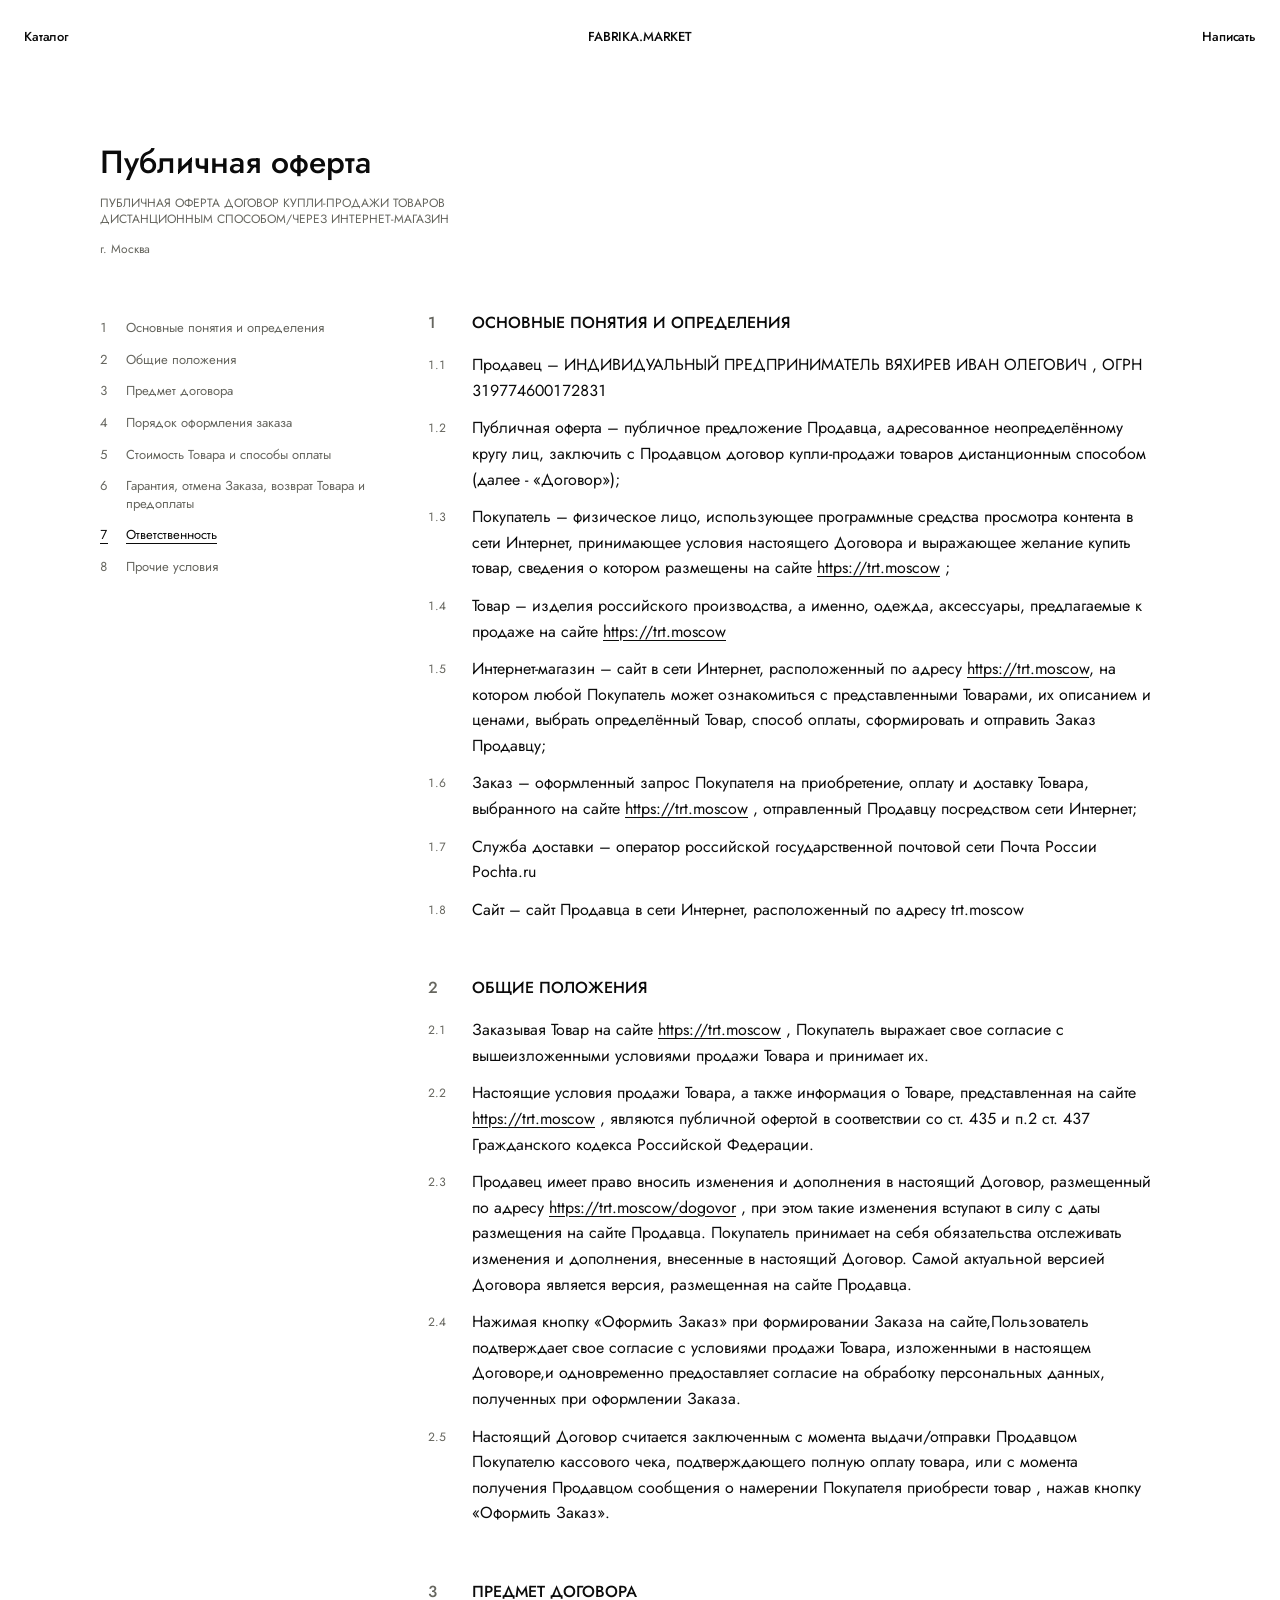
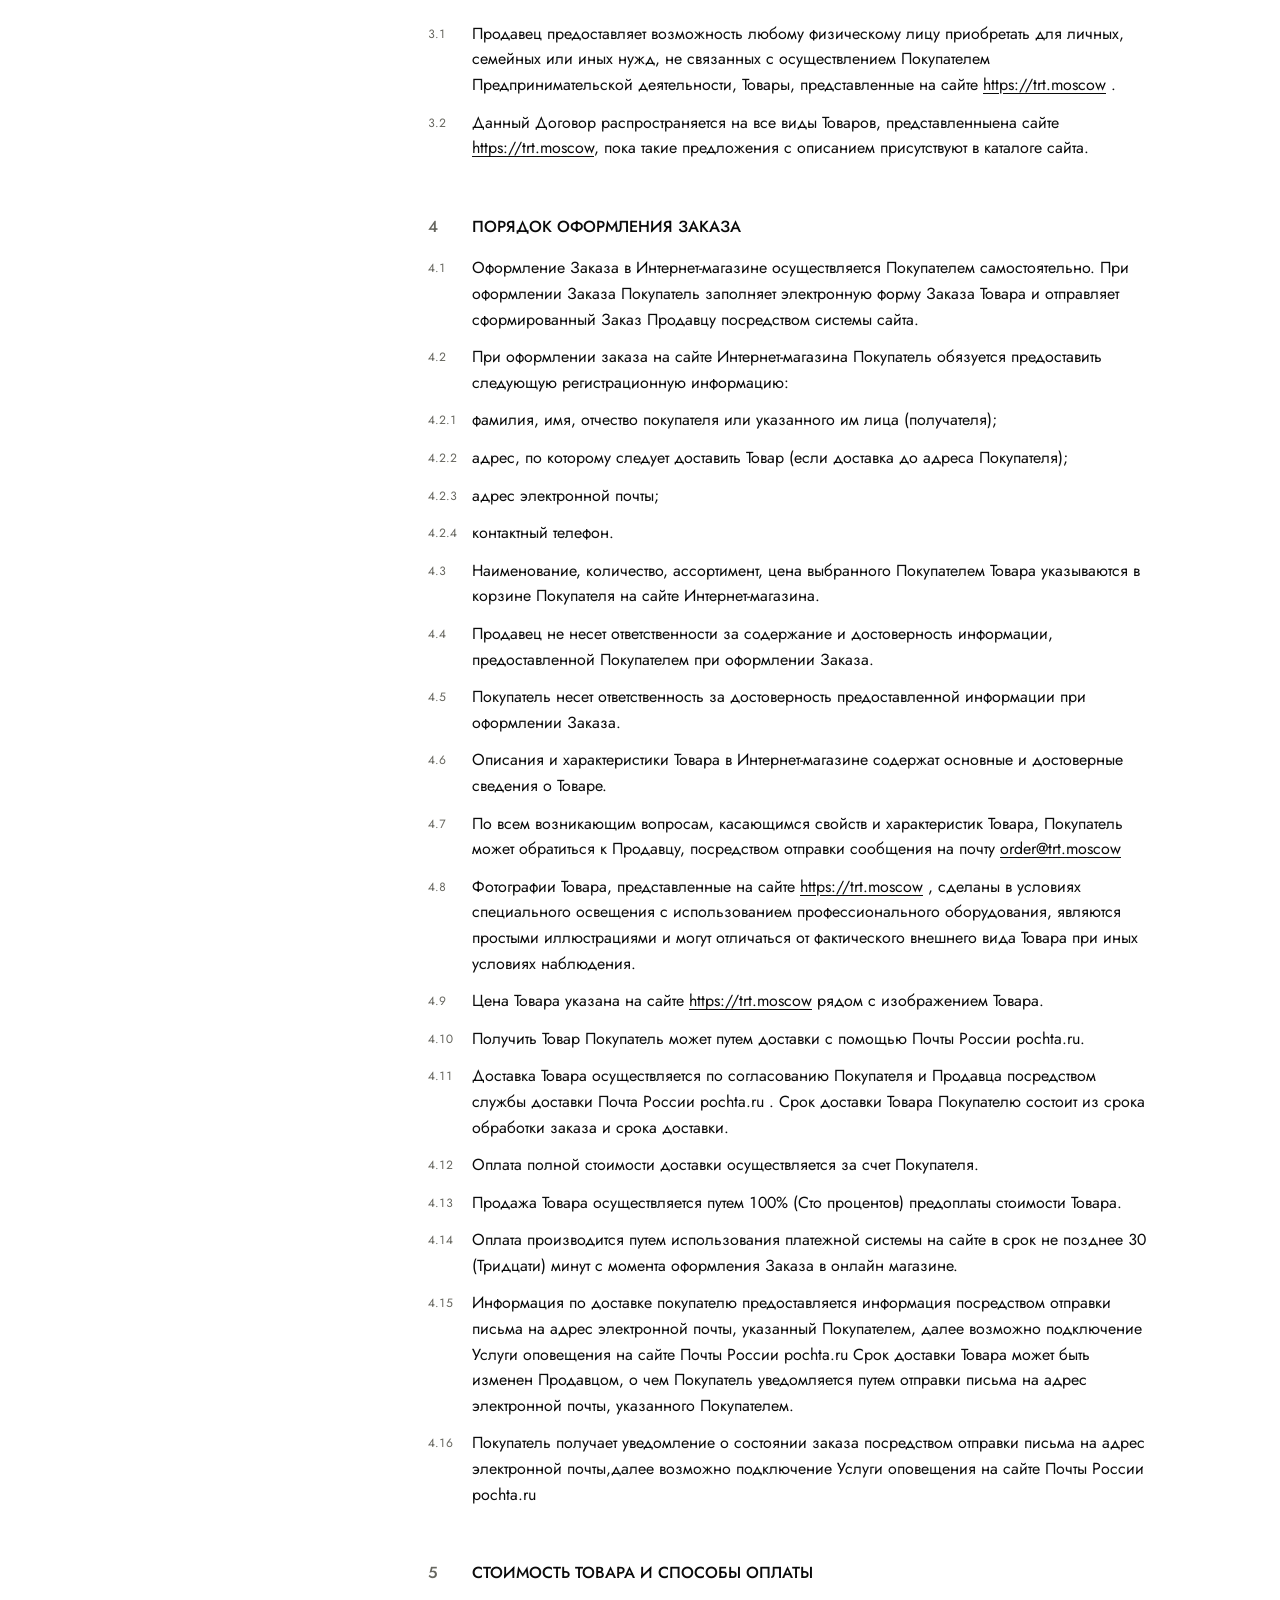
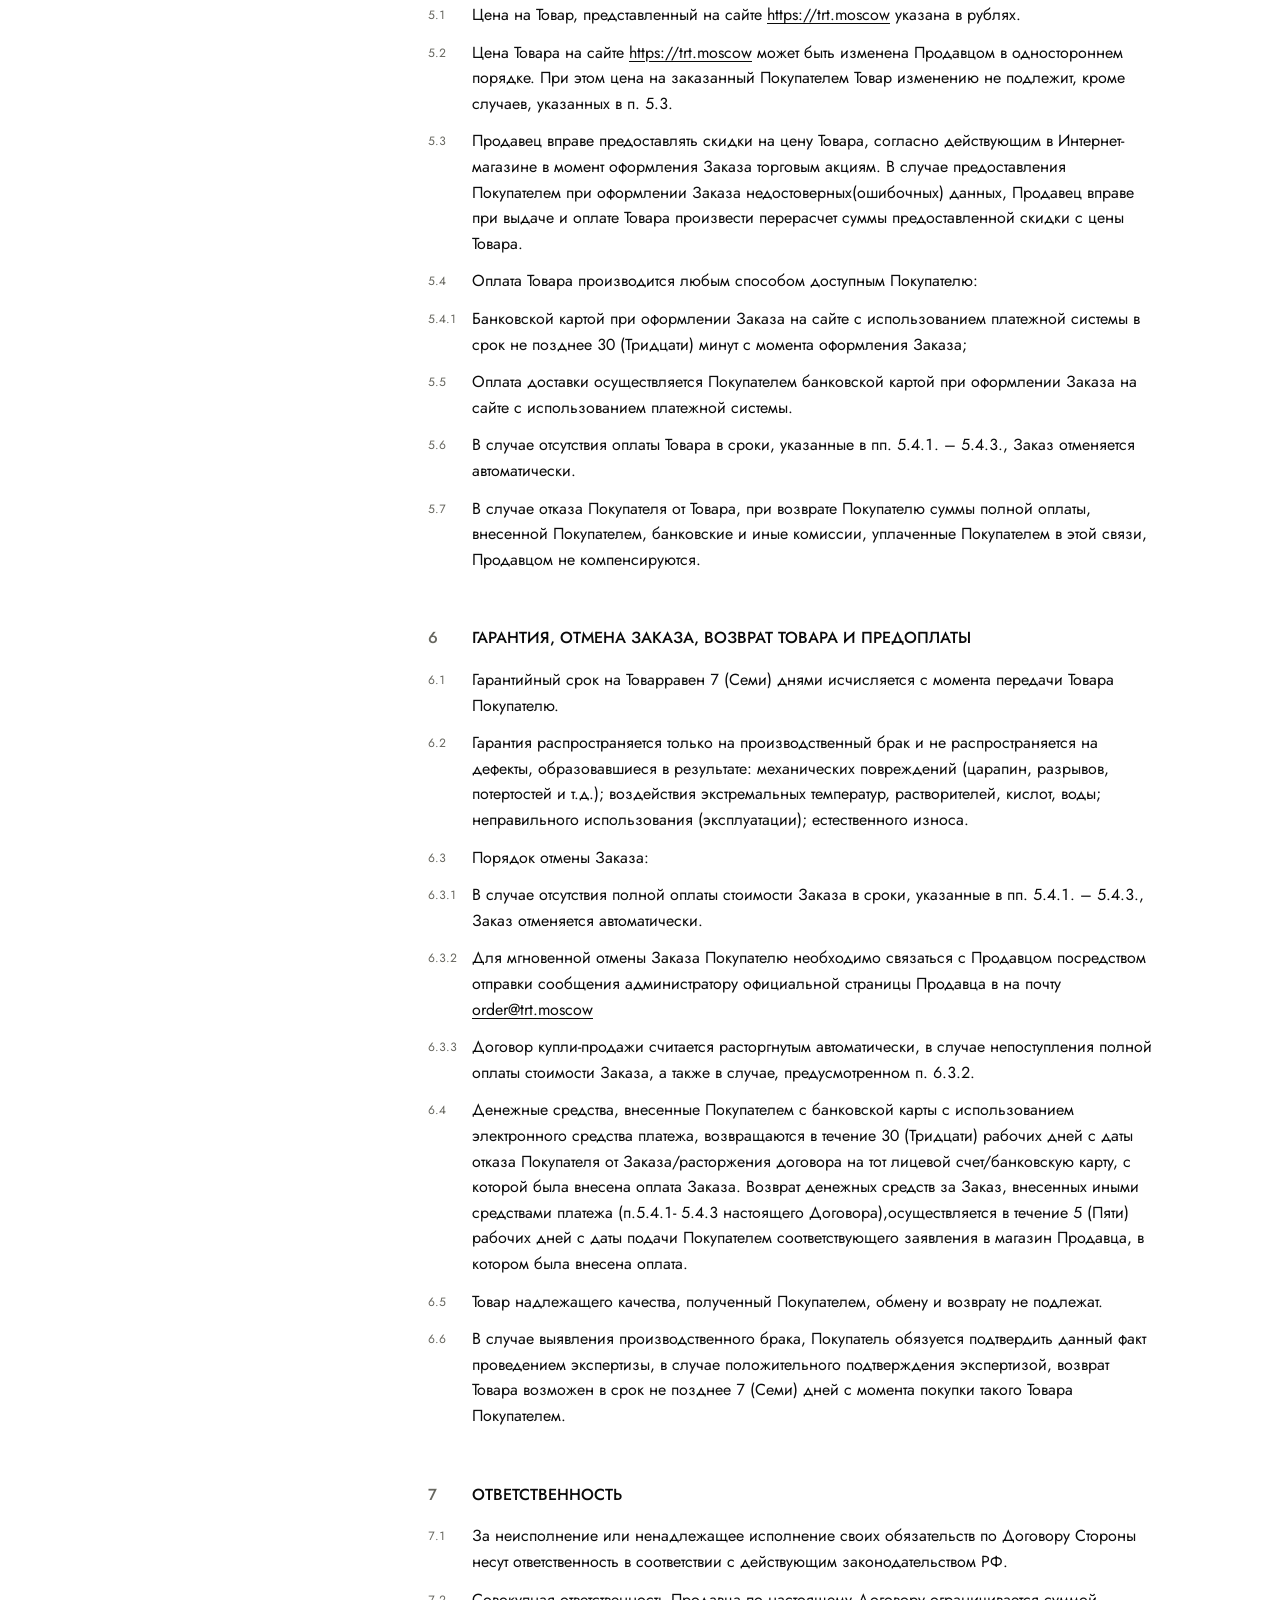
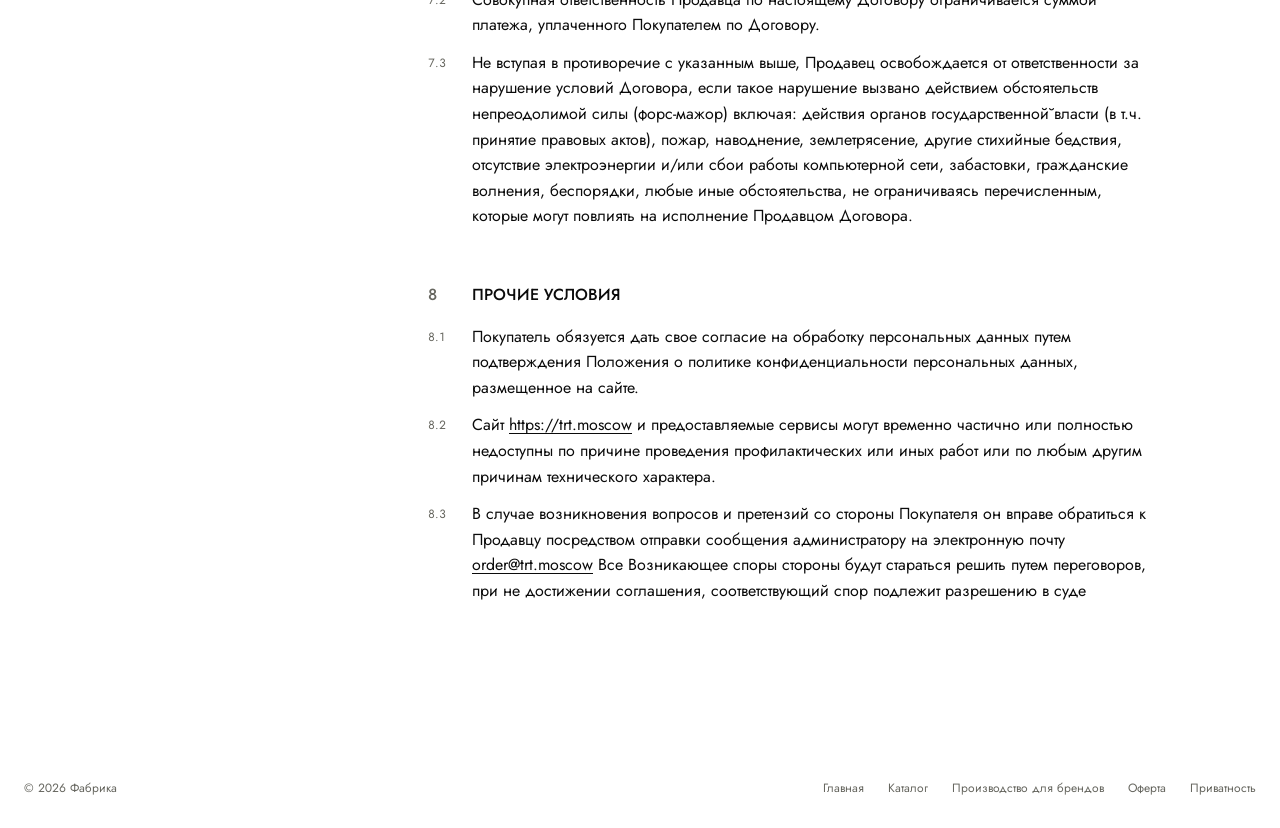
==== oferta.html @ 6b2b7d92 "Главная: карта, канал Telegram, страницы оферты, политики и производства - Карта производства на гла" ====
<!doctype html>
<html lang="ru">
<head>
<meta charset="utf-8">
<meta name="viewport" content="width=device-width, initial-scale=1, viewport-fit=cover">
<title>Публичная оферта — Фабрика</title>
<meta name="description" content="Договор купли-продажи товаров дистанционным способом.">
<meta name="theme-color" content="#FFFFFF">
<link rel="icon" href="data:,">
<!-- Собрано tools/build_pages.py — руками не править, правки в pages/ и в скрипте. -->
<link rel="preconnect" href="https://fonts.googleapis.com">
<link rel="preconnect" href="https://fonts.gstatic.com" crossorigin>
<link href="https://fonts.googleapis.com/css2?family=Jost:ital,wght@0,400;0,500;0,700;1,400&display=swap" rel="stylesheet">
<link rel="stylesheet" href="styles/tokens.css?v=11">
<link rel="stylesheet" href="styles/base.css?v=11">
<link rel="stylesheet" href="styles/header.css?v=11">
<link rel="stylesheet" href="styles/factory.css?v=11">
<link rel="stylesheet" href="styles/page.css?v=11">
</head>
<body class="pg pg--doc">

<header class="hdr is-solid">
  <a class="hdr__logo" href="./" aria-label="Fabrika.market — на главную">Fabrika.market</a>
  <div class="hdr__start"><a href="./#catalog">Каталог</a></div>
  <div class="hdr__right"><a href="https://t.me/trtmoscow" target="_blank" rel="noopener">Написать</a></div>
</header>

<main class="pg__main">
<div class="pg__top">
  <h1>Публичная оферта</h1>
  <p class="pg__sub">ПУБЛИЧНАЯ ОФЕРТА ДОГОВОР КУПЛИ-ПРОДАЖИ ТОВАРОВ ДИСТАНЦИОННЫМ СПОСОБОМ/ЧЕРЕЗ ИНТЕРНЕТ-МАГАЗИН</p><p class="pg__sub">г. Москва</p>
</div>
<div class="doc">
  <nav class="toc" aria-label="Разделы документа">
<a href="#s1"><span>1</span>Основные понятия и определения</a>
<a href="#s2"><span>2</span>Общие положения</a>
<a href="#s3"><span>3</span>Предмет договора</a>
<a href="#s4"><span>4</span>Порядок оформления заказа</a>
<a href="#s5"><span>5</span>Стоимость Товара и способы оплаты</a>
<a href="#s6"><span>6</span>Гарантия, отмена Заказа, возврат Товара и предоплаты</a>
<a href="#s7"><span>7</span>Ответственность</a>
<a href="#s8"><span>8</span>Прочие условия</a>
  </nav>
  <article class="doc__body">

<section id="s1"><h2><span>1</span>Основные понятия и определения</h2>
<p class="doc__cl"><span>1.1</span>Продавец – ИНДИВИДУАЛЬНЫЙ ПРЕДПРИНИМАТЕЛЬ ВЯХИРЕВ ИВАН ОЛЕГОВИЧ , ОГРН 319774600172831</p>
<p class="doc__cl"><span>1.2</span>Публичная оферта – публичное предложение Продавца, адресованное неопределённому кругу лиц, заключить с Продавцом договор купли-продажи товаров дистанционным способом (далее - «Договор»);</p>
<p class="doc__cl"><span>1.3</span>Покупатель – физическое лицо, использующее программные средства просмотра контента в сети Интернет, принимающее условия настоящего Договора и выражающее желание купить товар, сведения о котором размещены на сайте <a href="https://trt.moscow" rel="noopener">https://trt.moscow</a> ;</p>
<p class="doc__cl"><span>1.4</span>Товар – изделия российского производства, а именно, одежда, аксессуары, предлагаемые к продаже на сайте <a href="https://trt.moscow" rel="noopener">https://trt.moscow</a></p>
<p class="doc__cl"><span>1.5</span>Интернет-магазин – сайт в сети Интернет, расположенный по адресу <a href="https://trt.moscow" rel="noopener">https://trt.moscow</a>, на котором любой Покупатель может ознакомиться с представленными Товарами, их описанием и ценами, выбрать определённый Товар, способ оплаты, сформировать и отправить Заказ Продавцу;</p>
<p class="doc__cl"><span>1.6</span>Заказ – оформленный запрос Покупателя на приобретение, оплату и доставку Товара, выбранного на сайте <a href="https://trt.moscow" rel="noopener">https://trt.moscow</a> , отправленный Продавцу посредством сети Интернет;</p>
<p class="doc__cl"><span>1.7</span>Служба доставки – оператор российской государственной почтовой сети Почта России Pochta.ru</p>
<p class="doc__cl"><span>1.8</span>Сайт – сайт Продавца в сети Интернет, расположенный по адресу trt.moscow</p></section>
<section id="s2"><h2><span>2</span>Общие положения</h2>
<p class="doc__cl"><span>2.1</span>Заказывая Товар на сайте <a href="https://trt.moscow" rel="noopener">https://trt.moscow</a> , Покупатель выражает свое согласие с вышеизложенными условиями продажи Товара и принимает их.</p>
<p class="doc__cl"><span>2.2</span>Настоящие условия продажи Товара, а также информация о Товаре, представленная на сайте <a href="https://trt.moscow" rel="noopener">https://trt.moscow</a> , являются публичной офертой в соответствии со ст. 435 и п.2 ст. 437 Гражданского кодекса Российской Федерации.</p>
<p class="doc__cl"><span>2.3</span>Продавец имеет право вносить изменения и дополнения в настоящий Договор, размещенный по адресу <a href="https://trt.moscow/dogovor" rel="noopener">https://trt.moscow/dogovor</a> , при этом такие изменения вступают в силу с даты размещения на сайте Продавца. Покупатель принимает на себя обязательства отслеживать изменения и дополнения, внесенные в настоящий Договор. Самой актуальной версией Договора является версия, размещенная на сайте Продавца.</p>
<p class="doc__cl"><span>2.4</span>Нажимая кнопку «Оформить Заказ» при формировании Заказа на сайте,Пользователь подтверждает свое согласие с условиями продажи Товара, изложенными в настоящем Договоре,и одновременно предоставляет согласие на обработку персональных данных, полученных при оформлении Заказа.</p>
<p class="doc__cl"><span>2.5</span>Настоящий Договор считается заключенным с момента выдачи/отправки Продавцом Покупателю кассового чека, подтверждающего полную оплату товара, или с момента получения Продавцом сообщения о намерении Покупателя приобрести товар , нажав кнопку «Оформить Заказ».</p></section>
<section id="s3"><h2><span>3</span>Предмет договора</h2>
<p class="doc__cl"><span>3.1</span>Продавец предоставляет возможность любому физическому лицу приобретать для личных, семейных или иных нужд, не связанных с осуществлением Покупателем Предпринимательской деятельности, Товары, представленные на сайте <a href="https://trt.moscow" rel="noopener">https://trt.moscow</a> .</p>
<p class="doc__cl"><span>3.2</span>Данный Договор распространяется на все виды Товаров, представленныена сайте <a href="https://trt.moscow" rel="noopener">https://trt.moscow</a>, пока такие предложения с описанием присутствуют в каталоге сайта.</p></section>
<section id="s4"><h2><span>4</span>Порядок оформления заказа</h2>
<p class="doc__cl"><span>4.1</span>Оформление Заказа в Интернет-магазине осуществляется Покупателем самостоятельно. При оформлении Заказа Покупатель заполняет электронную форму Заказа Товара и отправляет сформированный Заказ Продавцу посредством системы сайта.</p>
<p class="doc__cl"><span>4.2</span>При оформлении заказа на сайте Интернет-магазина Покупатель обязуется предоставить следующую регистрационную информацию:</p>
<p class="doc__cl"><span>4.2.1</span>фамилия, имя, отчество покупателя или указанного им лица (получателя);</p>
<p class="doc__cl"><span>4.2.2</span>адрес, по которому следует доставить Товар (если доставка до адреса Покупателя);</p>
<p class="doc__cl"><span>4.2.3</span>адрес электронной почты;</p>
<p class="doc__cl"><span>4.2.4</span>контактный телефон.</p>
<p class="doc__cl"><span>4.3</span>Наименование, количество, ассортимент, цена выбранного Покупателем Товара указываются в корзине Покупателя на сайте Интернет-магазина.</p>
<p class="doc__cl"><span>4.4</span>Продавец не несет ответственности за содержание и достоверность информации, предоставленной Покупателем при оформлении Заказа.</p>
<p class="doc__cl"><span>4.5</span>Покупатель несет ответственность за достоверность предоставленной информации при оформлении Заказа.</p>
<p class="doc__cl"><span>4.6</span>Описания и характеристики Товара в Интернет-магазине содержат основные и достоверные сведения о Товаре.</p>
<p class="doc__cl"><span>4.7</span>По всем возникающим вопросам, касающимся свойств и характеристик Товара, Покупатель может обратиться к Продавцу, посредством отправки сообщения на почту <a href="mailto:order@trt.moscow">order@trt.moscow</a></p>
<p class="doc__cl"><span>4.8</span>Фотографии Товара, представленные на сайте <a href="https://trt.moscow" rel="noopener">https://trt.moscow</a> , сделаны в условиях специального освещения с использованием профессионального оборудования, являются простыми иллюстрациями и могут отличаться от фактического внешнего вида Товара при иных условиях наблюдения.</p>
<p class="doc__cl"><span>4.9</span>Цена Товара указана на сайте <a href="https://trt.moscow" rel="noopener">https://trt.moscow</a> рядом с изображением Товара.</p>
<p class="doc__cl"><span>4.10</span>Получить Товар Покупатель может путем доставки с помощью Почты России pochta.ru.</p>
<p class="doc__cl"><span>4.11</span>Доставка Товара осуществляется по согласованию Покупателя и Продавца посредством службы доставки Почта России pochta.ru . Срок доставки Товара Покупателю состоит из срока обработки заказа и срока доставки.</p>
<p class="doc__cl"><span>4.12</span>Оплата полной стоимости доставки осуществляется за счет Покупателя.</p>
<p class="doc__cl"><span>4.13</span>Продажа Товара осуществляется путем 100% (Сто процентов) предоплаты стоимости Товара.</p>
<p class="doc__cl"><span>4.14</span>Оплата производится путем использования платежной системы на сайте в срок не позднее 30 (Тридцати) минут с момента оформления Заказа в онлайн магазине.</p>
<p class="doc__cl"><span>4.15</span>Информация по доставке покупателю предоставляется информация посредством отправки письма на адрес электронной почты, указанный Покупателем, далее возможно подключение Услуги оповещения на сайте Почты России pochta.ru Срок доставки Товара может быть изменен Продавцом, о чем Покупатель уведомляется путем отправки письма на адрес электронной почты, указанного Покупателем.</p>
<p class="doc__cl"><span>4.16</span>Покупатель получает уведомление о состоянии заказа посредством отправки письма на адрес электронной почты,далее возможно подключение Услуги оповещения на сайте Почты России pochta.ru</p></section>
<section id="s5"><h2><span>5</span>Стоимость Товара и способы оплаты</h2>
<p class="doc__cl"><span>5.1</span>Цена на Товар, представленный на сайте <a href="https://trt.moscow" rel="noopener">https://trt.moscow</a> указана в рублях.</p>
<p class="doc__cl"><span>5.2</span>Цена Товара на сайте <a href="https://trt.moscow" rel="noopener">https://trt.moscow</a> может быть изменена Продавцом в одностороннем порядке. При этом цена на заказанный Покупателем Товар изменению не подлежит, кроме случаев, указанных в п. 5.3.</p>
<p class="doc__cl"><span>5.3</span>Продавец вправе предоставлять скидки на цену Товара, согласно действующим в Интернет-магазине в момент оформления Заказа торговым акциям. В случае предоставления Покупателем при оформлении Заказа недостоверных(ошибочных) данных, Продавец вправе при выдаче и оплате Товара произвести перерасчет суммы предоставленной скидки с цены Товара.</p>
<p class="doc__cl"><span>5.4</span>Оплата Товара производится любым способом доступным Покупателю:</p>
<p class="doc__cl"><span>5.4.1</span>Банковской картой при оформлении Заказа на сайте с использованием платежной системы в срок не позднее 30 (Тридцати) минут с момента оформления Заказа;</p>
<p class="doc__cl"><span>5.5</span>Оплата доставки осуществляется Покупателем банковской картой при оформлении Заказа на сайте с использованием платежной системы.</p>
<p class="doc__cl"><span>5.6</span>В случае отсутствия оплаты Товара в сроки, указанные в пп. 5.4.1. – 5.4.3., Заказ отменяется автоматически.</p>
<p class="doc__cl"><span>5.7</span>В случае отказа Покупателя от Товара, при возврате Покупателю суммы полной оплаты, внесенной Покупателем, банковские и иные комиссии, уплаченные Покупателем в этой связи, Продавцом не компенсируются.</p></section>
<section id="s6"><h2><span>6</span>Гарантия, отмена Заказа, возврат Товара и предоплаты</h2>
<p class="doc__cl"><span>6.1</span>Гарантийный срок на Товарравен 7 (Семи) днями исчисляется с момента передачи Товара Покупателю.</p>
<p class="doc__cl"><span>6.2</span>Гарантия распространяется только на производственный брак и не распространяется на дефекты, образовавшиеся в результате: механических повреждений (царапин, разрывов, потертостей и т.д.); воздействия экстремальных температур, растворителей, кислот, воды; неправильного использования (эксплуатации); естественного износа.</p>
<p class="doc__cl"><span>6.3</span>Порядок отмены Заказа:</p>
<p class="doc__cl"><span>6.3.1</span>В случае отсутствия полной оплаты стоимости Заказа в сроки, указанные в пп. 5.4.1. – 5.4.3., Заказ отменяется автоматически.</p>
<p class="doc__cl"><span>6.3.2</span>Для мгновенной отмены Заказа Покупателю необходимо связаться с Продавцом посредством отправки сообщения администратору официальной страницы Продавца в на почту <a href="mailto:order@trt.moscow">order@trt.moscow</a></p>
<p class="doc__cl"><span>6.3.3</span>Договор купли-продажи считается расторгнутым автоматически, в случае непоступления полной оплаты стоимости Заказа, а также в случае, предусмотренном п. 6.3.2.</p>
<p class="doc__cl"><span>6.4</span>Денежные средства, внесенные Покупателем с банковской карты с использованием электронного средства платежа, возвращаются в течение 30 (Тридцати) рабочих дней с даты отказа Покупателя от Заказа/расторжения договора на тот лицевой счет/банковскую карту, с которой была внесена оплата Заказа. Возврат денежных средств за Заказ, внесенных иными средствами платежа (п.5.4.1- 5.4.3 настоящего Договора),осуществляется в течение 5 (Пяти) рабочих дней с даты подачи Покупателем соответствующего заявления в магазин Продавца, в котором была внесена оплата.</p>
<p class="doc__cl"><span>6.5</span>Товар надлежащего качества, полученный Покупателем, обмену и возврату не подлежат.</p>
<p class="doc__cl"><span>6.6</span>В случае выявления производственного брака, Покупатель обязуется подтвердить данный факт проведением экспертизы, в случае положительного подтверждения экспертизой, возврат Товара возможен в срок не позднее 7 (Семи) дней с момента покупки такого Товара Покупателем.</p></section>
<section id="s7"><h2><span>7</span>Ответственность</h2>
<p class="doc__cl"><span>7.1</span>За неисполнение или ненадлежащее исполнение своих обязательств по Договору Стороны несут ответственность в соответствии с действующим законодательством РФ.</p>
<p class="doc__cl"><span>7.2</span>Совокупная ответственность Продавца по настоящему Договору ограничивается суммой платежа, уплаченного Покупателем по Договору.</p>
<p class="doc__cl"><span>7.3</span>Не вступая в противоречие с указанным выше, Продавец освобождается от ответственности за нарушение условий Договора, если такое нарушение вызвано действием обстоятельств непреодолимой силы (форс-мажор) включая: действия органов государственной̆ власти (в т.ч. принятие правовых актов), пожар, наводнение, землетрясение, другие стихийные бедствия, отсутствие электроэнергии и/или сбои работы компьютерной сети, забастовки, гражданские волнения, беспорядки, любые иные обстоятельства, не ограничиваясь перечисленным, которые могут повлиять на исполнение Продавцом Договора.</p></section>
<section id="s8"><h2><span>8</span>Прочие условия</h2>
<p class="doc__cl"><span>8.1</span>Покупатель обязуется дать свое согласие на обработку персональных данных путем подтверждения Положения о политике конфиденциальности персональных данных, размещенное на сайте.</p>
<p class="doc__cl"><span>8.2</span>Сайт <a href="https://trt.moscow" rel="noopener">https://trt.moscow</a> и предоставляемые сервисы могут временно частично или полностью недоступны по причине проведения профилактических или иных работ или по любым другим причинам технического характера.</p>
<p class="doc__cl"><span>8.3</span>В случае возникновения вопросов и претензий со стороны Покупателя он вправе обратиться к Продавцу посредством отправки сообщения администратору на электронную почту <a href="mailto:order@trt.moscow">order@trt.moscow</a> Все Возникающее споры стороны будут стараться решить путем переговоров, при не достижении соглашения, соответствующий спор подлежит разрешению в суде</p></section>
  </article>
</div>
</main>

<footer class="foot">
  <span>© 2026 Фабрика</span>
  <nav><a href="./">Главная</a><a href="./#catalog">Каталог</a><a href="production.html">Производство для брендов</a><a href="oferta.html">Оферта</a><a href="privacy.html">Приватность</a></nav>
</footer>
<script>
/* оглавление: подсветка раздела, который сейчас на экране */
(() => {
  const links = [...document.querySelectorAll('.toc a')];
  if (!links.length || !('IntersectionObserver' in window)) return;
  const byId = new Map(links.map(a => [a.getAttribute('href').slice(1), a]));
  const io = new IntersectionObserver(es => es.forEach(x => {
    if (!x.isIntersecting) return;
    links.forEach(a => a.removeAttribute('aria-current'));
    byId.get(x.target.id)?.setAttribute('aria-current', 'true');
  }), { rootMargin: '-20% 0px -70% 0px' });
  document.querySelectorAll('.doc section[id]').forEach(s => io.observe(s));
})();
</script>
</body>
</html>
---- styles/tokens.css ----
/* Токены fabrika-v6. Три кегля на ширину: 12 / 16 / 32 на компьютере, 12 / 15 / 24 на телефоне. */
:root {
  --ink: #0B0B0B;
  --paper: #FFFFFF;
  --tone: #FFFFFF;           /* вещь лежит на белом, как и страница */
  --tone-2: #ECECEA;          /* только тонкие линии-разделители строк */
  --mute: #66665F;            /* 5.8:1 на белом */
  --sig: #E8734A;             /* только активная зона печати и метка New */

  --font: Jost, system-ui, -apple-system, "Segoe UI", sans-serif;
  --disp: Jost, var(--font);

  --fs-s: 12px;
  --fs-m: 16px;
  --fs-l: 32px;
  --lh-s: 1.35;
  --lh-m: 1.5;
  --lh-l: 1.15;

  --hdr-h: 72px;
  --hero-h: 90vh;
  --gutter: 24px;
  --panel-w: min(600px, 44vw);
  --dock-space: 0px;
  --sbw: 0px;                 /* ширина полосы прокрутки при замке */

  --ease-big: cubic-bezier(.5, 0, 0, 1);
  --ease-out: cubic-bezier(.2, .8, .2, 1);
  --dur-big: .8s;
  --dur-out: .55s;            /* уход на треть быстрее */
  --dur-press: .14s;
  --dur-state: .26s;
}

@media (max-width: 1023px) {
  :root {
    --fs-m: 15px;
    --fs-l: 24px;
    --hdr-h: 56px;
    --hero-h: 85vh;
    --gutter: 16px;
    --dur-big: .45s;
    --dur-out: .3s;
    --dock-space: calc(92px + env(safe-area-inset-bottom, 0px));
  }
}

@supports (height: 1svh) {
  :root { --hero-h: 90svh; }
  @media (max-width: 1023px) {
    :root { --hero-h: 85svh; }
  }
}
---- styles/base.css ----
*, *::before, *::after { box-sizing: border-box; }

html {
  -webkit-text-size-adjust: 100%;
  text-size-adjust: 100%;
  color-scheme: light only;
  background: var(--paper);
  scroll-padding-top: calc(var(--hdr-h) + env(safe-area-inset-top, 0px) + 8px);
}
html.lock { overflow: hidden; overscroll-behavior: none; }
html.lock body, html.lock .hdr { padding-right: var(--sbw); }
html.lock-touch { overflow: hidden; height: 100%; overscroll-behavior: none; }
html.lock-touch body {
  position: fixed;
  left: 0; right: 0;
  width: 100%;
  top: var(--lock-y, 0px);
  overflow: hidden;
  overscroll-behavior: none;
}

body {
  margin: 0;
  min-height: 100%;
  background: var(--paper);
  color: var(--ink);
  font: 400 var(--fs-m) / var(--lh-m) var(--font);
  -webkit-font-smoothing: antialiased;
  -moz-osx-font-smoothing: grayscale;
  font-variant-numeric: tabular-nums;
  overflow-x: clip;
  -webkit-tap-highlight-color: transparent;
}

main { padding-bottom: var(--dock-space); }
section[id] { scroll-margin-top: calc(var(--hdr-h) + env(safe-area-inset-top, 0px)); }

h1, h2, h3, h4, p, ul, ol, dl, dd, figure { margin: 0; font-weight: inherit; }
ul, ol { padding: 0; list-style: none; }
a { color: inherit; text-decoration: none; }
button, input, select, textarea { font: inherit; color: inherit; }
button { background: none; border: 0; padding: 0; margin: 0; cursor: pointer; touch-action: manipulation; text-align: inherit; }
button:disabled { cursor: default; opacity: .4; }
img, svg, video { display: block; }
img { max-width: 100%; height: auto; }
[hidden] { display: none !important; }
[inert] { pointer-events: none; }
b, strong { font-weight: 500; }
small { font-size: var(--fs-s); line-height: var(--lh-s); }

::selection { background: var(--ink); color: #fff; }

:focus { outline: none; }
:focus-visible { outline: 2px solid var(--ink); outline-offset: 3px; }

/* Текстовые роли */
.t-s { font-size: var(--fs-s); line-height: var(--lh-s); }
.t-mute { color: var(--mute); }
.h-block {
  font: 500 var(--fs-m) / 1.2 var(--disp);
  text-transform: uppercase;
}
.h-big { font: 500 var(--fs-l) / var(--lh-l) var(--disp); text-wrap: balance; }

/* Кнопки — чёрный прямоугольник, без капсулы и стекла.
   «Примерить свой принт» (.is-try, .btn--ghost) — подчёркнутый текст.
   Выбираемые контролы — тот же прямой угол в покое, hover, active и selected.
   Волна букв — только у «Свой принт» (hop.js). */
.btn {
  display: inline-flex;
  align-items: center;
  justify-content: center;
  gap: 10px;
  height: 48px;
  min-height: 48px;
  padding: 0 22px;
  border: 0;
  border-radius: 0;
  background: #000;
  color: #fff;
  box-shadow: none;
  font: 700 12px / 1 var(--font);
  letter-spacing: -.01em;
  white-space: nowrap;
  text-decoration: none;
  -webkit-backdrop-filter: none;
  backdrop-filter: none;
  transition: transform var(--dur-press) ease-out, opacity var(--dur-state), background var(--dur-state);
}
.btn:active { transform: scale(.98); }
.btn--ghost,
.is-try {
  background: transparent;
  color: #000;
  height: auto;
  min-height: 0;
  padding: 0;
  border: 0;
  border-radius: 0;
  box-shadow: none;
  font-size: 16px;
  font-weight: 400;
  text-decoration: underline;
  text-underline-offset: 4px;
  -webkit-backdrop-filter: none;
  backdrop-filter: none;
}
.btn--wide { width: 100%; }

/* Буквы волны у «Свой принт». Само движение — в hop.js, только мышь. */
.hop-run { display: inline; white-space: inherit; position: relative; z-index: 2; }
.hop {
  display: inline-block;
  letter-spacing: normal;
  line-height: 1;
  vertical-align: top;
  transform-origin: 50% 50%;
}

.link {
  font: 500 var(--fs-m) / 1 var(--font);
  color: var(--ink);
  letter-spacing: -.01em;
}
.link--quiet { font-size: var(--fs-s); color: var(--mute); }

/* Сегмент и чипсы — прямой прямоугольник. Выбор меняет заливку, не угол. */
.seg {
  display: inline-flex;
  flex-wrap: wrap;
  gap: 4px;
  padding: 0;
  border-radius: 0;
  background: transparent;
}
.seg button {
  position: relative;
  min-height: 32px;
  padding: 0 14px;
  border-radius: 0;
  font-size: var(--fs-s);
  line-height: 1;
  color: var(--ink);
  background: var(--tone-2);
  box-shadow: none;
  transition: color var(--dur-state), background var(--dur-state);
}
.seg button:hover,
.seg button:active { border-radius: 0; }
.seg button[aria-pressed="true"],
.seg button[aria-current="true"],
.seg button.is-on,
.seg button[aria-pressed="true"]:hover,
.seg button[aria-pressed="true"]:active,
.seg button[aria-current="true"]:hover,
.seg button[aria-current="true"]:active {
  color: #fff;
  background: #000;
  box-shadow: none;
  border-radius: 0;
}
.seg button:disabled { text-decoration: line-through; }

.chips { display: flex; flex-wrap: wrap; gap: 6px; }
.chips button {
  min-height: 32px;
  padding: 0 14px;
  border-radius: 0;
  font-size: var(--fs-s);
  line-height: 1;
  color: var(--ink);
  background: var(--tone-2);
  transition: color var(--dur-state), background var(--dur-state);
}
.chips button:hover,
.chips button:active { border-radius: 0; }
.chips button[aria-pressed="true"],
.chips button[aria-pressed="true"]:hover,
.chips button[aria-pressed="true"]:active { color: #fff; background: #000; border-radius: 0; }

/* Образцы цвета — плоские квадраты, как прямые углы всего сайта. Выбранный отмечен тонкой линией снизу,
   той же, что под выбранной категорией. Зона нажатия 32 px. */
.sw { display: flex; flex-wrap: wrap; gap: 2px; }
.sw button { position: relative; width: 32px; height: 36px; display: grid; place-items: center; }
.sw button i {
  display: block;
  width: 16px; height: 16px;
  background: var(--c);
  box-shadow: inset 0 0 0 1px rgba(11, 11, 11, .14);
  transition: transform var(--dur-state) var(--ease-out);
}
.sw button::after {
  content: "";
  position: absolute;
  left: 50%; bottom: 4px;
  width: 16px; height: 1px;
  margin-left: -8px;
  background: currentColor;
  transform: scaleX(0);
  transition: transform var(--dur-state) var(--ease-out);
}
.sw button[aria-pressed="true"]::after { transform: scaleX(1); }
@media (hover: hover) { .sw button:hover i { transform: translateY(-2px); } }
.sw--small button { width: 22px; height: 28px; }
.sw--small button i { width: 10px; height: 10px; }
.sw--small button::after { width: 10px; margin-left: -5px; bottom: 4px; }

/* Поля */
.field { display: grid; gap: 6px; }
.field > span { font-size: var(--fs-s); line-height: var(--lh-s); color: var(--mute); }
.field input, .field textarea, .field select {
  width: 100%;
  min-height: 44px;
  padding: 10px 14px;
  border: 0;
  border-radius: 12px;
  background: var(--tone-2);
  font-size: max(16px, var(--fs-m));
}
.field input:focus-visible, .field textarea:focus-visible, .field select:focus-visible { outline: 2px solid var(--ink); outline-offset: 0; }
.field textarea { resize: vertical; min-height: 72px; }
.field input::placeholder, .field textarea::placeholder { color: var(--mute); }

/* Количество */
.qty { display: inline-flex; align-items: center; border-radius: 0; background: var(--tone-2); height: 44px; padding: 0 4px; }
.qty button { width: 36px; height: 36px; display: grid; place-items: center; font-size: 18px; border-radius: 0; }
.qty button:hover,
.qty button:active { border-radius: 0; background: #fff; }
.qty output { min-width: 28px; text-align: center; }

/* Раскрывающиеся строки: без рамок, заголовок — строка, плюс превращается в минус */
.rows > details { border-top: 1px solid var(--tone-2); }
.rows > details:last-child { border-bottom: 1px solid var(--tone-2); }
.rows summary {
  list-style: none;
  cursor: pointer;
  display: flex;
  justify-content: space-between;
  align-items: center;
  gap: 16px;
  min-height: 56px;
  padding: 14px 0;
}
.rows summary::-webkit-details-marker { display: none; }
.rows summary::after {
  content: "+";
  flex: none;
  width: 28px; height: 28px;
  display: grid; place-items: center;
  border-radius: 50%;
  background: var(--tone-2);
  font: 400 16px / 1 var(--font);
  color: var(--ink);
  transition: transform var(--dur-state) var(--ease-out);
}
.rows details[open] summary::after { content: "−"; }
.rows .rows__body { padding: 0 0 20px; max-width: 64ch; }

.vh { position: absolute !important; width: 1px; height: 1px; overflow: hidden; clip: rect(0 0 0 0); white-space: nowrap; }

.wrap { padding-left: var(--gutter); padding-right: var(--gutter); }

/* Два экрана в одном документе: главная и каталог (main.js ставит data-view на <html>). */
html[data-view="home"] [data-in="catalog"],
html[data-view="catalog"] [data-in="home"] { display: none !important; }
::view-transition-old(root), ::view-transition-new(root) { animation-duration: .28s; animation-timing-function: var(--ease-out); }

@media (prefers-reduced-motion: reduce) {
  *, *::before, *::after {
    transition-duration: .01ms !important;
    animation-duration: .01ms !important;
    animation-iteration-count: 1 !important;
    scroll-behavior: auto !important;
  }
  .hop { animation: none !important; transform: none !important; }
}
---- styles/header.css ----
/* Шапка — движок Gucci (план §7.1). Закреплена, во всю ширину, без скруглений и тени.
   Прозрачная в начале страницы, белая после порога (main.js ставит .is-solid). */
.hdr {
  position: fixed;
  top: 0;
  left: 0;
  right: 0;
  z-index: 40;
  box-sizing: border-box;
  /* Полоска доходит до края вебвью, включая вырез. Текст остаётся ниже safe-area. */
  height: calc(var(--hdr-h) + constant(safe-area-inset-top));
  height: calc(var(--hdr-h) + env(safe-area-inset-top, 0px));
  padding: constant(safe-area-inset-top) var(--gutter) 0;
  padding: env(safe-area-inset-top, 0px) var(--gutter) 0;
  display: grid;
  grid-template-columns: 1fr auto 1fr;
  align-items: center;
  background-color: transparent;
  background-image: linear-gradient(var(--paper), var(--paper));
  background-repeat: no-repeat;
  background-size: 100% constant(safe-area-inset-top);
  background-size: 100% env(safe-area-inset-top, 0px);
  background-position: top left;
  color: var(--ink);
  transition: background-color var(--dur-big) var(--ease-big), color var(--dur-big) var(--ease-big);
}
.hdr[data-on="dark"] { color: #fff; }
.hdr.is-solid {
  background-color: var(--paper);
  background-image: none;
  color: var(--ink);
}

.hdr a, .hdr button {
  display: inline-flex;
  align-items: center;
  gap: 8px;
  height: 40px;
  font: 500 13px / 1 var(--font);
  letter-spacing: -.01em;
  white-space: nowrap;
}
.hdr > * { grid-row: 1; }
/* Левый край шапки: корзина. Класс не .hdr__left — на нём hop.js вешает волну букв, корзине она не нужна. */
.hdr__start { justify-self: start; grid-column: 1; display: flex; align-items: center; }
.hdr__logo {
  grid-column: 2;
  justify-self: center;
  font: 700 var(--fs-m) / 1 var(--disp);
  text-transform: uppercase;
}
.hdr__right { grid-column: 3; justify-self: end; display: flex; align-items: center; gap: 28px; }
.hdr__menu svg { width: 18px; height: 18px; }
.hdr .hdr__cart { position: relative; gap: 0; }
.hdr__added {
  position: absolute;
  left: 0; top: 100%;
  font: 500 var(--fs-s) / 1 var(--font);
  text-transform: none;
  color: var(--mute);
  opacity: 0;
  transform: translateY(-4px);
  transition: opacity var(--dur-state), transform var(--dur-state) var(--ease-out);
  pointer-events: none;
}
.hdr__added.is-on { opacity: 1; transform: none; }

@media (max-width: 1023px) {
  /* телефон: корзина слева, бургера нет; разделы — в доке */
  .hdr .hdr__menu { display: none; }
  .hdr__right { gap: 16px; }
  /* Прыжок букв и blur здесь раздувают строку и тормозят прокрутку.
     На шапку и док размытие не вешаем: оба плоские. */
  .hdr,
  .hdr a,
  .hdr button,
  a.btn:not(.btn--ghost),
  button.btn:not(.btn--ghost),
  label.btn:not(.btn--ghost) {
    -webkit-backdrop-filter: none;
    backdrop-filter: none;
  }
}
/* Тач: если буквы всё же разрезаны, не дёргать строку. Мышь ниже 1024 ведёт hop.js. */
@media (max-width: 1023px) and (pointer: coarse) {
  .hop {
    display: inline;
    animation: none !important;
    transform: none !important;
  }
}
---- styles/factory.css ----
/* Производство и шоурум (план §7.10), условия (§7.11), подвал (§7.12). */
.factory { padding: 0 0 96px; }
.factory__head { padding: 0 var(--gutter) 28px; }
.factory__frame[hidden] { display: none; }
.factory__frame {
  position: relative;
  aspect-ratio: 21 / 9;
  background: var(--tone);
  overflow: hidden;
  display: grid;
  place-items: center;
}
.factory__frame { aspect-ratio: 16 / 9; }
.factory__frame img, .factory__frame video { position: absolute; inset: 0; width: 100%; height: 100%; object-fit: cover; }
.factory__frame + .factory__body { padding-top: 40px; }
/* Пока нет фото цеха: та же вещь, что на первом экране, целиком и крупно, не обложкой и не схемой. */
.factory__frame.is-garment .gm { position: absolute; inset: 0; width: 100%; height: 100%; }
.factory__frame.is-garment .gm__img,
.factory__frame.is-garment .gm > svg { object-fit: contain; }
.factory__frame:not(.is-garment) svg { width: min(56vw, 640px); height: auto; overflow: visible; }
.factory__frame:not(.is-garment) path, .factory__frame:not(.is-garment) circle, .factory__frame:not(.is-garment) rect, .factory__frame:not(.is-garment) line { fill: none; stroke: var(--ink); stroke-width: 1.4; stroke-linecap: round; stroke-linejoin: round; }
.factory__frame:not(.is-garment) .s { stroke: var(--sig); }
.factory__cap { position: absolute; left: 0; right: 0; bottom: 0; padding: 0 var(--gutter) 28px; text-align: center; display: grid; gap: 8px; justify-items: center; }
.factory__cap h2 { font: 500 var(--fs-m) / 1.2 var(--disp); text-transform: uppercase; }
.factory__cap p { font-size: var(--fs-m); max-width: 40ch; text-wrap: balance; }

.factory__body {
  display: grid;
  grid-template-columns: repeat(2, minmax(0, 1fr));
  gap: 40px 64px;
  padding: 0 var(--gutter);
}
.factory__body > div { display: grid; gap: 16px; align-content: start; justify-items: start; }
.addr { font: 500 var(--fs-l) / var(--lh-l) var(--disp); text-wrap: balance; }
.addr-row { display: flex; flex-wrap: wrap; gap: 8px 24px; align-items: center; }
.addr-row .btn { padding: 0 22px; }
.addr-row .link { font-size: var(--fs-s); }
.contacts { display: grid; gap: 8px; }
.contacts a, .contacts span { display: inline-flex; align-items: center; min-height: 32px; width: max-content; }
.contacts .t-mute { margin-right: 10px; }

/* Как это шьётся: четыре схемы лентой, без сеток */
.line4 { display: grid; grid-template-columns: repeat(4, minmax(0, 1fr)); gap: 24px; padding: 8px 0 0; }
.st { display: grid; gap: 10px; }
.st__ill { aspect-ratio: 1; display: grid; place-items: center; }
.st__ill svg { width: 72%; overflow: visible; }
.st h3 { font: 500 var(--fs-m) / 1.2 var(--disp); text-transform: uppercase; }
.st p { font-size: var(--fs-s); line-height: var(--lh-s); color: var(--mute); }
.ln { fill: none; stroke: var(--ink); stroke-width: 1.6; stroke-linecap: round; stroke-linejoin: round; }
.ln.s { stroke: var(--sig); }
.ln.d { stroke-dasharray: 5 4; }
.is-live .cut { stroke-dasharray: 6 5; animation: cut 1.2s linear infinite; }
@keyframes cut { to { stroke-dashoffset: -22; } }
.is-live .scis { animation: scis 4s var(--ease-out) infinite; }
@keyframes scis { 0% { transform: translateX(0); } 50% { transform: translateX(150px); } 100% { transform: translateX(0); } }
.is-live .needle { animation: needle .28s ease-in-out infinite alternate; }
@keyframes needle { to { transform: translateY(14px); } }
.is-live .seam { stroke-dasharray: 4 4; animation: seam 4s linear infinite; }
@keyframes seam { from { stroke-dashoffset: 120; } to { stroke-dashoffset: 0; } }
.is-live .press { animation: pressm 3s var(--ease-out) infinite; }
@keyframes pressm { 0%, 15% { transform: translateY(0); } 35%, 55% { transform: translateY(34px); } 75%, 100% { transform: translateY(0); } }
.printed { opacity: 0; }
.is-live .printed { animation: printed 3s var(--ease-out) infinite; }
@keyframes printed { 0%, 40% { opacity: 0; } 55%, 90% { opacity: 1; } 100% { opacity: 0; } }
.is-live .box { animation: box 3.2s var(--ease-out) infinite; }
@keyframes box { 0% { transform: translateX(-120px); opacity: 0; } 20%, 70% { transform: none; opacity: 1; } 100% { transform: translateX(120px); opacity: 0; } }
.okm { stroke-dasharray: 40; stroke-dashoffset: 40; }
.is-live .okm { animation: okm 3.2s var(--ease-out) infinite; }
@keyframes okm { 0%, 30% { stroke-dashoffset: 40; } 45%, 70% { stroke-dashoffset: 0; } 100% { stroke-dashoffset: 0; } }
/* Швейная машина в кадре цеха: игла и строчка */
.is-live .fm-needle { animation: needle .32s ease-in-out infinite alternate; }
.is-live .fm-seam { stroke-dasharray: 3 3; animation: seam 3s linear infinite; }
.is-live .fm-wheel { animation: wheel 2.4s linear infinite; transform-origin: var(--cx) var(--cy); }
@keyframes wheel { to { transform: rotate(360deg); } }

/* Шаги «как пройти» */
.walk { display: flex; gap: 12px; overflow-x: auto; scrollbar-width: none; margin: 0 calc(-1 * var(--gutter)); padding: 0 var(--gutter); }
.walk::-webkit-scrollbar { display: none; }
.walk figure { flex: none; width: 220px; display: grid; gap: 8px; }
.walk .ph { aspect-ratio: 4 / 3; background: var(--tone); overflow: hidden; }
.walk .ph img { width: 100%; height: 100%; object-fit: cover; }
.walk figcaption { font-size: var(--fs-s); line-height: var(--lh-s); }
.walk figcaption span { color: var(--mute); margin-right: 8px; }
.rmap { aspect-ratio: 16 / 9; background: var(--tone); overflow: hidden; }
.rmap img { width: 100%; height: 100%; object-fit: cover; }

/* Условия */
.terms { padding: 0 var(--gutter) 96px; }
.terms .h-block { margin-bottom: 20px; }
.terms .rows { max-width: 820px; }
.terms summary span:first-child { font-size: var(--fs-m); }
.terms summary small { color: var(--mute); margin-left: auto; }
.terms__list { display: grid; gap: 6px; font-size: var(--fs-s); line-height: var(--lh-s); }
.terms__list li { display: flex; justify-content: space-between; gap: 16px; max-width: 48ch; }
.terms__list li span:last-child { color: var(--mute); }

/* Подвал: одна строка */
.foot {
  display: flex;
  flex-wrap: wrap;
  justify-content: space-between;
  gap: 8px 24px;
  padding: 24px var(--gutter) calc(32px + env(safe-area-inset-bottom, 0px));
  font-size: var(--fs-s);
  line-height: var(--lh-s);
  color: var(--mute);
}
.foot nav { display: flex; flex-wrap: wrap; gap: 8px 24px; }
.foot a:hover { color: var(--ink); }

@media (max-width: 1023px) {
  .factory { padding-bottom: 56px; }
  .factory__frame { aspect-ratio: 4 / 3; }
  .factory__frame:not(.is-garment) svg { width: 78vw; }
  .factory__cap { padding-bottom: 20px; }
  .factory__cap p { font-size: var(--fs-s); line-height: var(--lh-s); }
  .factory__body { grid-template-columns: 1fr; gap: 32px; padding-top: 28px; }
  .line4 { grid-template-columns: repeat(2, minmax(0, 1fr)); gap: 20px 12px; }
  .terms { padding-bottom: 56px; }
  .foot { flex-direction: column; }
}

/* ---------- Карта производства (app/map.js) ----------
   Карта от края до края, адрес и маршрут — белой панелью поверх. На телефоне панель уходит под карту. */
.factory { padding-top: 0; }
.fmap { position: relative; height: min(80vh, 760px); min-height: 540px; background: #F4F4F2; overflow: hidden; }
/* двойной класс: стиль MapLibre ставит контейнеру position: relative, а нам нужен слой во весь блок */
.fmap .fmap__canvas { position: absolute; inset: 0; opacity: 0; transition: opacity .6s var(--ease-out); }
.fmap.is-ready .fmap__canvas { opacity: 1; }
.fmap__panel {
  position: absolute;
  left: var(--gutter); bottom: var(--gutter);
  width: min(440px, calc(100% - 2 * var(--gutter)));
  padding: 28px 28px 30px;
  background: var(--paper);
  display: grid; gap: 14px; justify-items: start;
}
.fmap__panel .addr { margin-top: 6px; }
.fmap__hours { color: var(--mute); }
.fmap__extra:empty { display: none; }
.fmap__extra { display: grid; gap: 10px; }
.fmap__ctl { position: absolute; right: var(--gutter); top: calc(var(--gutter) + 8px); display: grid; gap: 1px; background: var(--tone-2); }
.fmap__ctl button { width: 40px; height: 40px; display: grid; place-items: center; background: var(--paper); color: var(--ink); }
.fmap__ctl button:hover { background: #F4F4F2; }
.fmap__ctl svg { width: 18px; height: 18px; fill: none; stroke: currentColor; stroke-width: 1.6; stroke-linecap: square; }
/* Метка: подпись на чёрной плашке, под ней тонкая ножка и коралловый квадрат на самом здании */
.fmap__pin { display: grid; justify-items: center; pointer-events: none; }
.fmap__pin span { padding: 7px 10px 8px; background: var(--ink); color: #fff; font: 500 12px / 1 var(--font); letter-spacing: .02em; text-transform: uppercase; white-space: nowrap; }
.fmap__pin i { display: block; width: 1px; height: 34px; background: var(--ink); position: relative; }
.fmap__pin i::after { content: ""; position: absolute; left: -6px; bottom: -6px; width: 13px; height: 13px; background: var(--sig); box-shadow: 0 0 0 2px #fff; }
/* Служебное MapLibre — под сайт: без скруглений и теней, мелко и тихо */
.fmap .maplibregl-ctrl-attrib { background: rgba(255, 255, 255, .86); font: 400 10px / 1.4 var(--font); color: var(--mute); border-radius: 0; }
.fmap .maplibregl-ctrl-attrib a { color: inherit; }
.fmap .maplibregl-ctrl-attrib-button { border-radius: 0; }
.fmap .maplibregl-cooperative-gesture-screen { font: 500 var(--fs-m) / 1.4 var(--font); background: rgba(11, 11, 11, .5); }
.fmap .maplibregl-canvas:focus-visible { outline: 2px solid var(--ink); outline-offset: -2px; }

.factory__contacts { display: flex; flex-wrap: wrap; align-items: center; gap: 16px 40px; padding: 28px var(--gutter) 0; }
.factory__contacts .contacts { display: flex; flex-wrap: wrap; gap: 8px 32px; }

@media (max-width: 1023px) {
  .fmap { height: auto; min-height: 0; overflow: visible; background: none; display: flex; flex-direction: column; }
  .fmap .fmap__canvas { position: relative; inset: auto; height: 62vh; min-height: 360px; max-height: 520px; background: #F4F4F2; opacity: 1; }
  .fmap__panel { position: static; width: auto; padding: 24px var(--gutter) 0; }
  .fmap__ctl { top: 12px; right: 12px; }
  .factory__contacts { flex-direction: column; align-items: flex-start; gap: 16px; padding-top: 24px; }
  .factory__contacts .contacts { flex-direction: column; gap: 4px; }
}
---- styles/page.css ----
/* Отдельные страницы: оферта, политика, производство для брендов (собирает tools/build_pages.py).
   Тот же язык, что на главной: белый лист, три кегля, прямые углы, чёрная кнопка. */
body.pg { font-family: Jost, system-ui, sans-serif; }
.pg .hdr a { text-decoration: none; }
.pg__main { padding-top: calc(var(--hdr-h) + env(safe-area-inset-top, 0px)); }
.pg .btn { border-radius: 0; background: #000; color: #fff; height: 48px; padding: 0 22px; font-size: 12px; font-weight: 700; }
.pg .foot { margin-top: 96px; }

.pg__top { padding: 72px var(--gutter) 56px; max-width: 1128px; margin-inline: auto; display: grid; gap: 14px; justify-items: start; }
.pg__top h1 { font: 500 var(--fs-l) / var(--lh-l) var(--disp); max-width: 22ch; text-wrap: balance; }
.pg__sub { font-size: var(--fs-s); line-height: var(--lh-s); color: var(--mute); max-width: 64ch; }
.pg__lead { font-size: var(--fs-m); max-width: 44ch; }
.pg__act { display: flex; flex-wrap: wrap; align-items: center; gap: 12px 24px; margin-top: 10px; }
.pg__link { font-size: var(--fs-m); text-decoration: underline; text-underline-offset: 4px; }

/* ---------- Документ: оглавление слева, текст колонкой ---------- */
.doc { display: grid; grid-template-columns: minmax(0, 300px) minmax(0, 1fr); gap: 0 72px; max-width: 1128px; margin-inline: auto; padding: 0 var(--gutter); align-items: start; }
.toc { position: sticky; top: calc(var(--hdr-h) + 24px); display: grid; gap: 2px; max-height: calc(100vh - var(--hdr-h) - 48px); overflow-y: auto; scrollbar-width: none; }
.toc::-webkit-scrollbar { display: none; }
.toc a { display: grid; grid-template-columns: 26px 1fr; padding: 6px 0; font-size: 13px; line-height: 1.35; color: var(--mute); transition: color var(--dur-state); }
.toc a:hover, .toc a[aria-current="true"] { color: var(--ink); }
.toc a[aria-current="true"] { text-decoration: underline; text-underline-offset: 4px; text-decoration-thickness: 1px; }
.toc a span { font-variant-numeric: tabular-nums; text-decoration: none; display: inline-block; }
.doc__body { max-width: 68ch; font-size: var(--fs-m); line-height: 1.6; }
.doc__body section { padding: 0 0 44px; scroll-margin-top: calc(var(--hdr-h) + 20px); }
.doc__body h2 { font: 500 var(--fs-m) / 1.3 var(--disp); text-transform: uppercase; display: grid; grid-template-columns: 44px 1fr; margin: 0 0 18px -44px; }
.doc__body h2 span { color: var(--mute); }
.doc__body p { margin: 0 0 12px; overflow-wrap: anywhere; }
.doc__cl { position: relative; }
.doc__cl span { position: absolute; left: -44px; top: 4px; width: 36px; font-size: var(--fs-s); line-height: 1.6; color: var(--mute); font-variant-numeric: tabular-nums; }
.doc__list { display: grid; gap: 8px; margin: 0 0 14px; }
.doc__list li { position: relative; padding-left: 18px; }
.doc__list li::before { content: ""; position: absolute; left: 0; top: .8em; width: 8px; height: 1px; background: var(--ink); }
.doc__body a { text-decoration: underline; text-underline-offset: 3px; }
.doc__intro { padding-bottom: 32px; }

/* ---------- Производство для брендов ---------- */
.pg__top--wide { max-width: none; padding-bottom: 64px; }
.pg__jump { display: flex; flex-wrap: wrap; gap: 6px 24px; margin-top: 28px; font-size: 13px; color: var(--mute); }
.pg__jump a:hover { color: var(--ink); }
.dirs { display: grid; }
.dir { display: grid; grid-template-columns: repeat(2, minmax(0, 1fr)); align-items: center; scroll-margin-top: var(--hdr-h); }
.dir__ph { aspect-ratio: 1; display: grid; place-items: center; background: var(--paper); }
.dir__ph img { width: 78%; height: 78%; object-fit: contain; }
.dir:nth-child(even) .dir__ph { order: 2; }
.dir__text { padding: 48px var(--gutter); max-width: 620px; justify-self: center; display: grid; gap: 14px; }
.dir__text h2 { font: 500 var(--fs-l) / var(--lh-l) var(--disp); display: grid; gap: 10px; margin-bottom: 8px; }
.dir__text h2 span { font: 400 var(--fs-s) / 1 var(--font); color: var(--mute); font-variant-numeric: tabular-nums; }
.dir__text p { line-height: 1.6; }
.pg__band { padding: 96px var(--gutter) 0; display: grid; grid-template-columns: minmax(0, 300px) minmax(0, 1fr); gap: 28px 72px; max-width: 1128px; margin-inline: auto; }
.pg__steps { display: grid; grid-template-columns: repeat(3, minmax(0, 1fr)); gap: 24px; counter-reset: st; }
.pg__steps li { display: grid; gap: 8px; align-content: start; counter-increment: st; }
.pg__steps li::before { content: counter(st, decimal-leading-zero); font-size: var(--fs-s); color: var(--mute); }
.pg__steps b { font: 500 var(--fs-m) / 1.2 var(--disp); text-transform: uppercase; }
.pg__steps span { font-size: var(--fs-s); line-height: var(--lh-s); color: var(--mute); }
.pg__facts { grid-column: 2; display: flex; flex-wrap: wrap; gap: 20px 56px; margin: 28px 0 0; padding-top: 28px; border-top: 1px solid var(--tone-2); }
.pg__facts div { display: grid; gap: 4px; }
.pg__facts dt { font-size: var(--fs-s); color: var(--mute); }
.pg__facts dd { margin: 0; font: 500 var(--fs-l) / 1.1 var(--disp); }
.pg__cta { padding: 120px var(--gutter) 24px; display: grid; justify-items: center; text-align: center; gap: 20px; }
.pg__cta .h-big { max-width: 24ch; }
.pg__cta .pg__act { justify-content: center; }

@media (max-width: 1023px) {
  .pg__top { padding: 40px var(--gutter) 36px; }
  .pg .foot { margin-top: 56px; }
  .doc { grid-template-columns: 1fr; gap: 28px; }
  .toc { position: static; max-height: none; padding-bottom: 20px; border-bottom: 1px solid var(--tone-2); }
  .doc__body h2 { margin-left: 0; grid-template-columns: 32px 1fr; }
  .doc__cl span { position: static; display: block; width: auto; margin-bottom: 2px; }
  .dir { grid-template-columns: 1fr; }
  .dir:nth-child(even) .dir__ph { order: 0; }
  .dir__ph { aspect-ratio: 5 / 4; }
  .dir__text { padding: 8px var(--gutter) 48px; justify-self: start; }
  .pg__band { grid-template-columns: 1fr; padding-top: 24px; }
  .pg__steps { grid-template-columns: 1fr; gap: 20px; }
  .pg__facts { grid-column: 1; gap: 18px 32px; }
  .pg__cta { padding-top: 72px; }
}
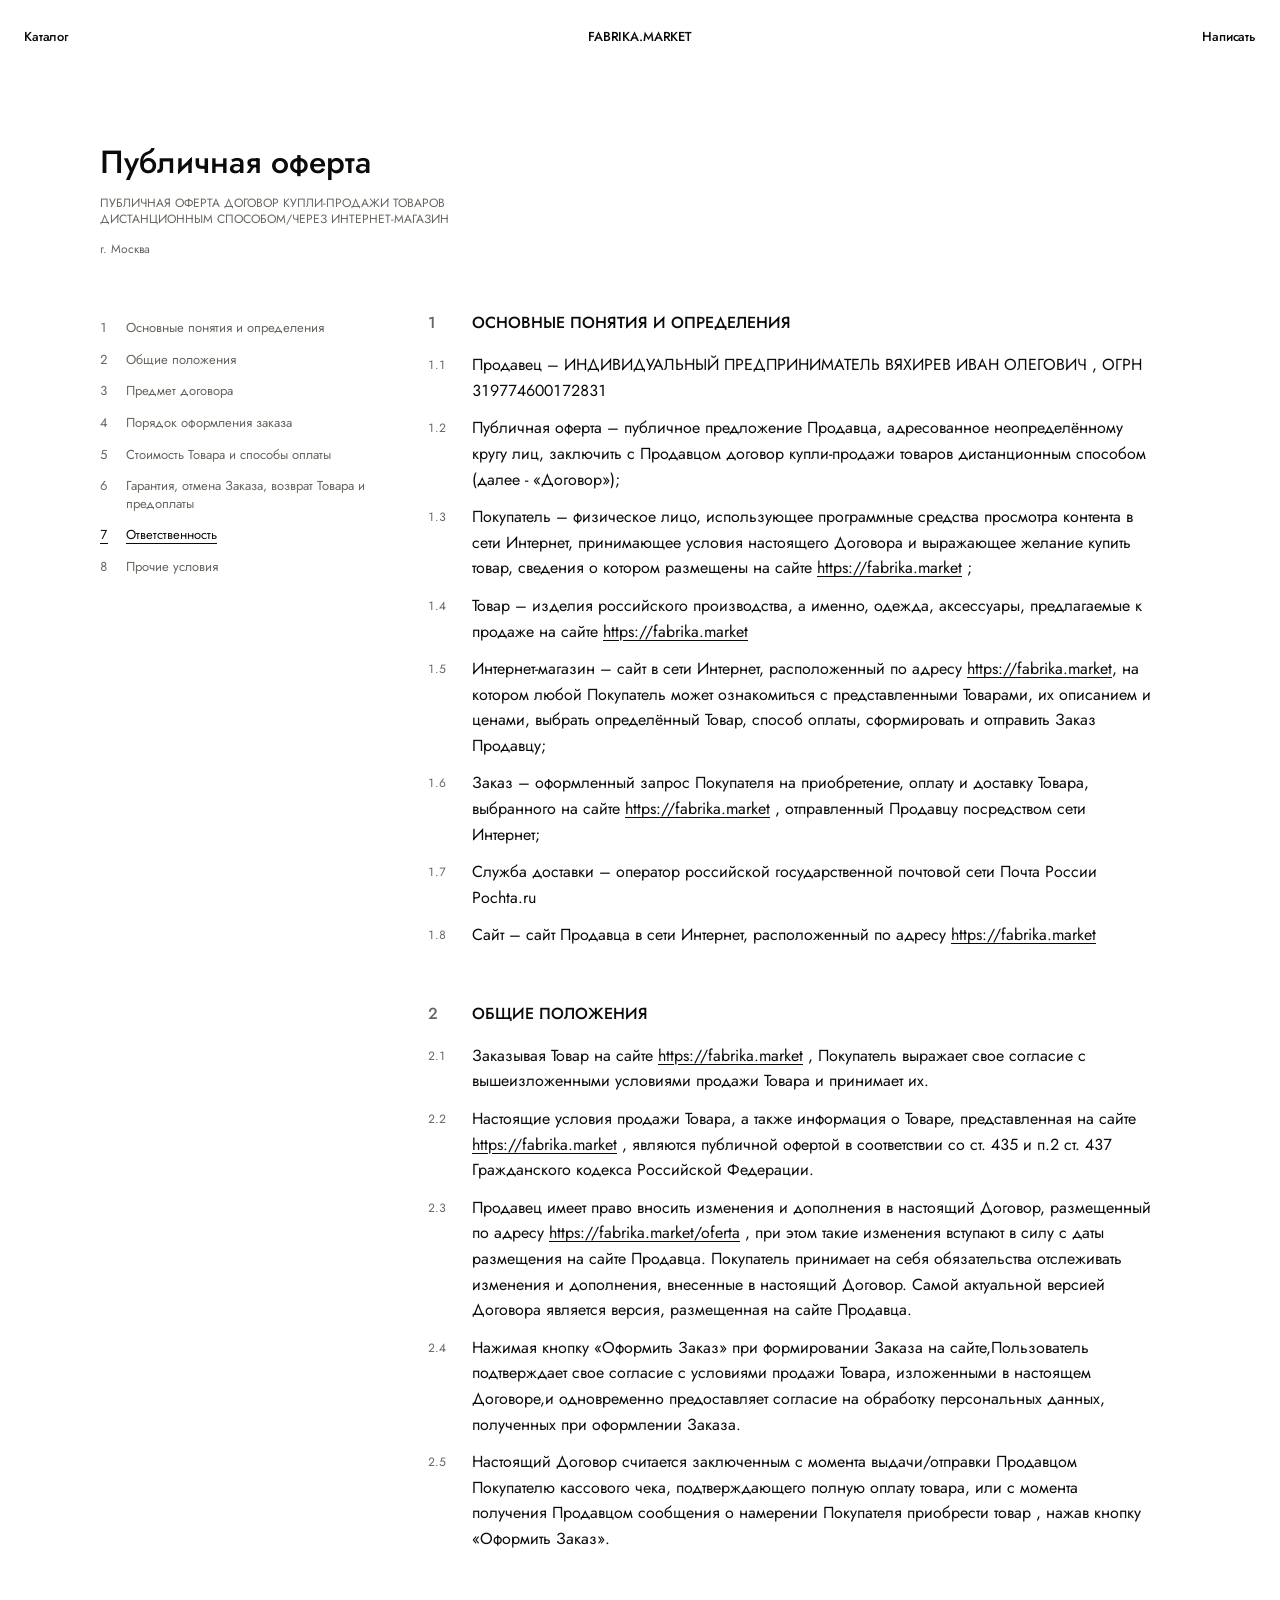
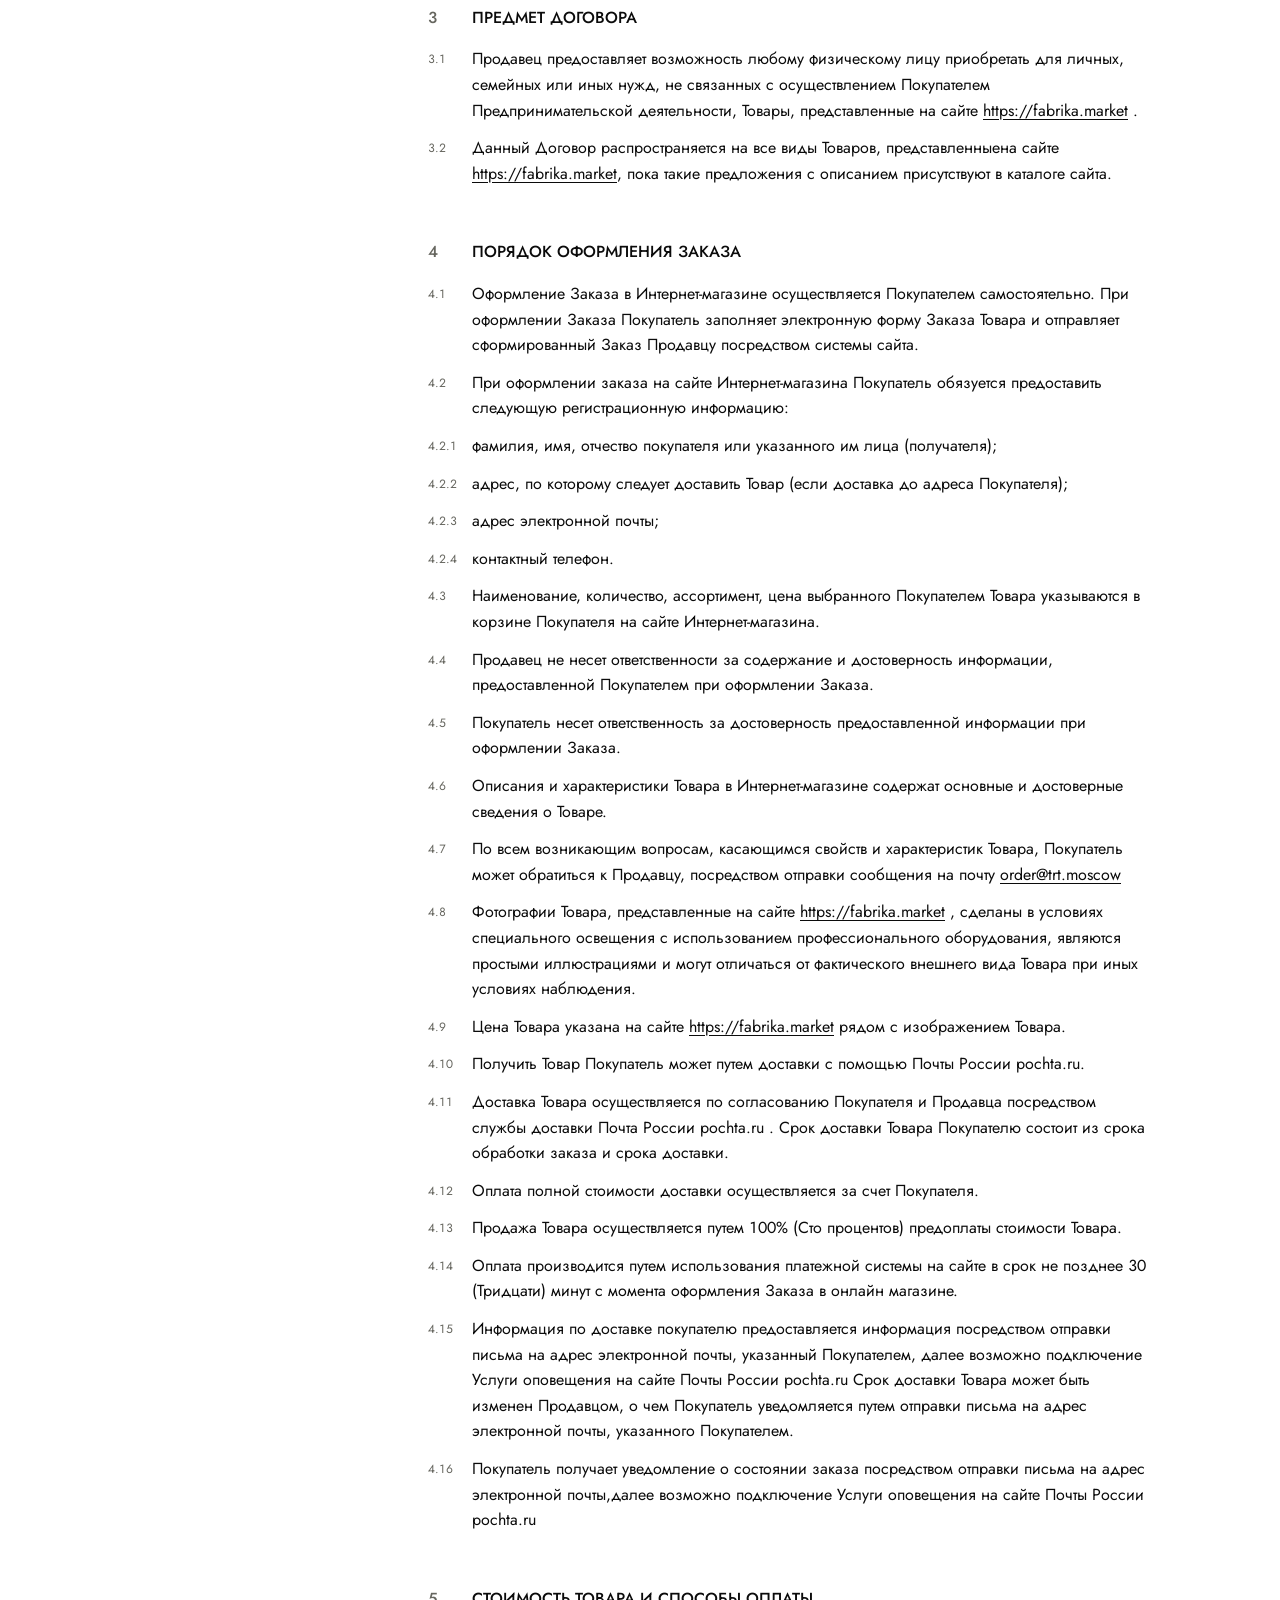
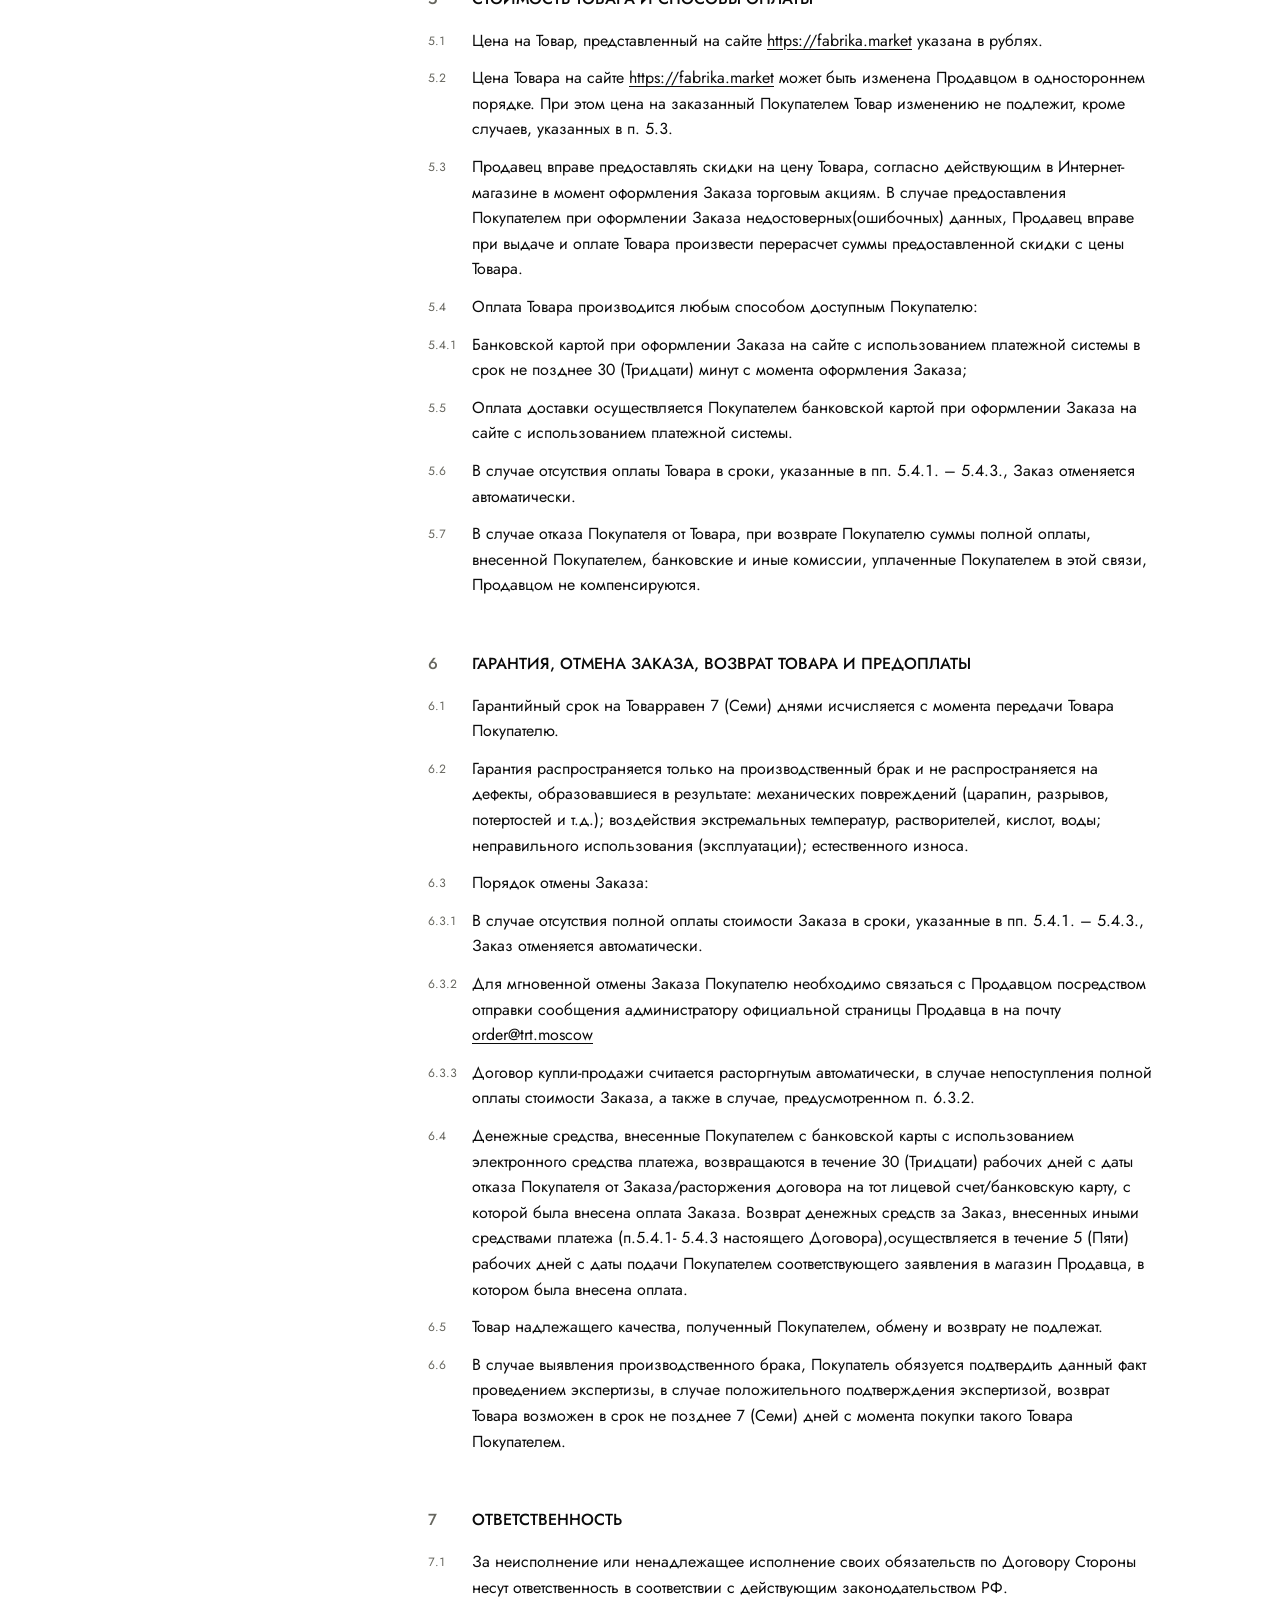
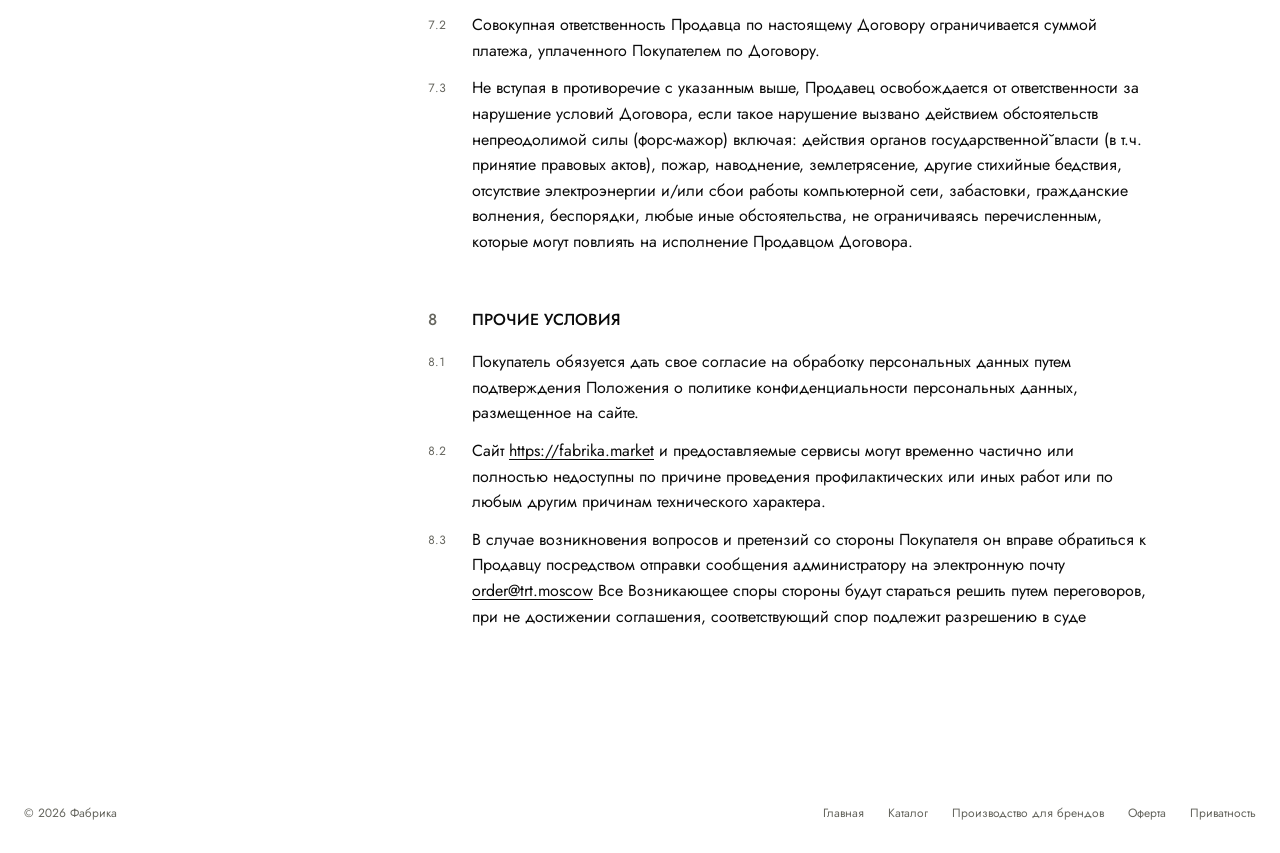
==== commit 117f7e10: "Отзывы с Яндекс Карт и адрес fabrika.market в оферте и политике - Блок «Отзывы» на главной включён: " ====
--- a/oferta.html
+++ b/oferta.html
@@ -46,21 +46,21 @@
 <section id="s1"><h2><span>1</span>Основные понятия и определения</h2>
 <p class="doc__cl"><span>1.1</span>Продавец – ИНДИВИДУАЛЬНЫЙ ПРЕДПРИНИМАТЕЛЬ ВЯХИРЕВ ИВАН ОЛЕГОВИЧ , ОГРН 319774600172831</p>
 <p class="doc__cl"><span>1.2</span>Публичная оферта – публичное предложение Продавца, адресованное неопределённому кругу лиц, заключить с Продавцом договор купли-продажи товаров дистанционным способом (далее - «Договор»);</p>
-<p class="doc__cl"><span>1.3</span>Покупатель – физическое лицо, использующее программные средства просмотра контента в сети Интернет, принимающее условия настоящего Договора и выражающее желание купить товар, сведения о котором размещены на сайте <a href="https://trt.moscow" rel="noopener">https://trt.moscow</a> ;</p>
-<p class="doc__cl"><span>1.4</span>Товар – изделия российского производства, а именно, одежда, аксессуары, предлагаемые к продаже на сайте <a href="https://trt.moscow" rel="noopener">https://trt.moscow</a></p>
-<p class="doc__cl"><span>1.5</span>Интернет-магазин – сайт в сети Интернет, расположенный по адресу <a href="https://trt.moscow" rel="noopener">https://trt.moscow</a>, на котором любой Покупатель может ознакомиться с представленными Товарами, их описанием и ценами, выбрать определённый Товар, способ оплаты, сформировать и отправить Заказ Продавцу;</p>
-<p class="doc__cl"><span>1.6</span>Заказ – оформленный запрос Покупателя на приобретение, оплату и доставку Товара, выбранного на сайте <a href="https://trt.moscow" rel="noopener">https://trt.moscow</a> , отправленный Продавцу посредством сети Интернет;</p>
+<p class="doc__cl"><span>1.3</span>Покупатель – физическое лицо, использующее программные средства просмотра контента в сети Интернет, принимающее условия настоящего Договора и выражающее желание купить товар, сведения о котором размещены на сайте <a href="https://fabrika.market" rel="noopener">https://fabrika.market</a> ;</p>
+<p class="doc__cl"><span>1.4</span>Товар – изделия российского производства, а именно, одежда, аксессуары, предлагаемые к продаже на сайте <a href="https://fabrika.market" rel="noopener">https://fabrika.market</a></p>
+<p class="doc__cl"><span>1.5</span>Интернет-магазин – сайт в сети Интернет, расположенный по адресу <a href="https://fabrika.market" rel="noopener">https://fabrika.market</a>, на котором любой Покупатель может ознакомиться с представленными Товарами, их описанием и ценами, выбрать определённый Товар, способ оплаты, сформировать и отправить Заказ Продавцу;</p>
+<p class="doc__cl"><span>1.6</span>Заказ – оформленный запрос Покупателя на приобретение, оплату и доставку Товара, выбранного на сайте <a href="https://fabrika.market" rel="noopener">https://fabrika.market</a> , отправленный Продавцу посредством сети Интернет;</p>
 <p class="doc__cl"><span>1.7</span>Служба доставки – оператор российской государственной почтовой сети Почта России Pochta.ru</p>
-<p class="doc__cl"><span>1.8</span>Сайт – сайт Продавца в сети Интернет, расположенный по адресу trt.moscow</p></section>
+<p class="doc__cl"><span>1.8</span>Сайт – сайт Продавца в сети Интернет, расположенный по адресу <a href="https://fabrika.market" rel="noopener">https://fabrika.market</a></p></section>
 <section id="s2"><h2><span>2</span>Общие положения</h2>
-<p class="doc__cl"><span>2.1</span>Заказывая Товар на сайте <a href="https://trt.moscow" rel="noopener">https://trt.moscow</a> , Покупатель выражает свое согласие с вышеизложенными условиями продажи Товара и принимает их.</p>
-<p class="doc__cl"><span>2.2</span>Настоящие условия продажи Товара, а также информация о Товаре, представленная на сайте <a href="https://trt.moscow" rel="noopener">https://trt.moscow</a> , являются публичной офертой в соответствии со ст. 435 и п.2 ст. 437 Гражданского кодекса Российской Федерации.</p>
-<p class="doc__cl"><span>2.3</span>Продавец имеет право вносить изменения и дополнения в настоящий Договор, размещенный по адресу <a href="https://trt.moscow/dogovor" rel="noopener">https://trt.moscow/dogovor</a> , при этом такие изменения вступают в силу с даты размещения на сайте Продавца. Покупатель принимает на себя обязательства отслеживать изменения и дополнения, внесенные в настоящий Договор. Самой актуальной версией Договора является версия, размещенная на сайте Продавца.</p>
+<p class="doc__cl"><span>2.1</span>Заказывая Товар на сайте <a href="https://fabrika.market" rel="noopener">https://fabrika.market</a> , Покупатель выражает свое согласие с вышеизложенными условиями продажи Товара и принимает их.</p>
+<p class="doc__cl"><span>2.2</span>Настоящие условия продажи Товара, а также информация о Товаре, представленная на сайте <a href="https://fabrika.market" rel="noopener">https://fabrika.market</a> , являются публичной офертой в соответствии со ст. 435 и п.2 ст. 437 Гражданского кодекса Российской Федерации.</p>
+<p class="doc__cl"><span>2.3</span>Продавец имеет право вносить изменения и дополнения в настоящий Договор, размещенный по адресу <a href="https://fabrika.market/oferta" rel="noopener">https://fabrika.market/oferta</a> , при этом такие изменения вступают в силу с даты размещения на сайте Продавца. Покупатель принимает на себя обязательства отслеживать изменения и дополнения, внесенные в настоящий Договор. Самой актуальной версией Договора является версия, размещенная на сайте Продавца.</p>
 <p class="doc__cl"><span>2.4</span>Нажимая кнопку «Оформить Заказ» при формировании Заказа на сайте,Пользователь подтверждает свое согласие с условиями продажи Товара, изложенными в настоящем Договоре,и одновременно предоставляет согласие на обработку персональных данных, полученных при оформлении Заказа.</p>
 <p class="doc__cl"><span>2.5</span>Настоящий Договор считается заключенным с момента выдачи/отправки Продавцом Покупателю кассового чека, подтверждающего полную оплату товара, или с момента получения Продавцом сообщения о намерении Покупателя приобрести товар , нажав кнопку «Оформить Заказ».</p></section>
 <section id="s3"><h2><span>3</span>Предмет договора</h2>
-<p class="doc__cl"><span>3.1</span>Продавец предоставляет возможность любому физическому лицу приобретать для личных, семейных или иных нужд, не связанных с осуществлением Покупателем Предпринимательской деятельности, Товары, представленные на сайте <a href="https://trt.moscow" rel="noopener">https://trt.moscow</a> .</p>
-<p class="doc__cl"><span>3.2</span>Данный Договор распространяется на все виды Товаров, представленныена сайте <a href="https://trt.moscow" rel="noopener">https://trt.moscow</a>, пока такие предложения с описанием присутствуют в каталоге сайта.</p></section>
+<p class="doc__cl"><span>3.1</span>Продавец предоставляет возможность любому физическому лицу приобретать для личных, семейных или иных нужд, не связанных с осуществлением Покупателем Предпринимательской деятельности, Товары, представленные на сайте <a href="https://fabrika.market" rel="noopener">https://fabrika.market</a> .</p>
+<p class="doc__cl"><span>3.2</span>Данный Договор распространяется на все виды Товаров, представленныена сайте <a href="https://fabrika.market" rel="noopener">https://fabrika.market</a>, пока такие предложения с описанием присутствуют в каталоге сайта.</p></section>
 <section id="s4"><h2><span>4</span>Порядок оформления заказа</h2>
 <p class="doc__cl"><span>4.1</span>Оформление Заказа в Интернет-магазине осуществляется Покупателем самостоятельно. При оформлении Заказа Покупатель заполняет электронную форму Заказа Товара и отправляет сформированный Заказ Продавцу посредством системы сайта.</p>
 <p class="doc__cl"><span>4.2</span>При оформлении заказа на сайте Интернет-магазина Покупатель обязуется предоставить следующую регистрационную информацию:</p>
@@ -73,8 +73,8 @@
 <p class="doc__cl"><span>4.5</span>Покупатель несет ответственность за достоверность предоставленной информации при оформлении Заказа.</p>
 <p class="doc__cl"><span>4.6</span>Описания и характеристики Товара в Интернет-магазине содержат основные и достоверные сведения о Товаре.</p>
 <p class="doc__cl"><span>4.7</span>По всем возникающим вопросам, касающимся свойств и характеристик Товара, Покупатель может обратиться к Продавцу, посредством отправки сообщения на почту <a href="mailto:order@trt.moscow">order@trt.moscow</a></p>
-<p class="doc__cl"><span>4.8</span>Фотографии Товара, представленные на сайте <a href="https://trt.moscow" rel="noopener">https://trt.moscow</a> , сделаны в условиях специального освещения с использованием профессионального оборудования, являются простыми иллюстрациями и могут отличаться от фактического внешнего вида Товара при иных условиях наблюдения.</p>
-<p class="doc__cl"><span>4.9</span>Цена Товара указана на сайте <a href="https://trt.moscow" rel="noopener">https://trt.moscow</a> рядом с изображением Товара.</p>
+<p class="doc__cl"><span>4.8</span>Фотографии Товара, представленные на сайте <a href="https://fabrika.market" rel="noopener">https://fabrika.market</a> , сделаны в условиях специального освещения с использованием профессионального оборудования, являются простыми иллюстрациями и могут отличаться от фактического внешнего вида Товара при иных условиях наблюдения.</p>
+<p class="doc__cl"><span>4.9</span>Цена Товара указана на сайте <a href="https://fabrika.market" rel="noopener">https://fabrika.market</a> рядом с изображением Товара.</p>
 <p class="doc__cl"><span>4.10</span>Получить Товар Покупатель может путем доставки с помощью Почты России pochta.ru.</p>
 <p class="doc__cl"><span>4.11</span>Доставка Товара осуществляется по согласованию Покупателя и Продавца посредством службы доставки Почта России pochta.ru . Срок доставки Товара Покупателю состоит из срока обработки заказа и срока доставки.</p>
 <p class="doc__cl"><span>4.12</span>Оплата полной стоимости доставки осуществляется за счет Покупателя.</p>
@@ -83,8 +83,8 @@
 <p class="doc__cl"><span>4.15</span>Информация по доставке покупателю предоставляется информация посредством отправки письма на адрес электронной почты, указанный Покупателем, далее возможно подключение Услуги оповещения на сайте Почты России pochta.ru Срок доставки Товара может быть изменен Продавцом, о чем Покупатель уведомляется путем отправки письма на адрес электронной почты, указанного Покупателем.</p>
 <p class="doc__cl"><span>4.16</span>Покупатель получает уведомление о состоянии заказа посредством отправки письма на адрес электронной почты,далее возможно подключение Услуги оповещения на сайте Почты России pochta.ru</p></section>
 <section id="s5"><h2><span>5</span>Стоимость Товара и способы оплаты</h2>
-<p class="doc__cl"><span>5.1</span>Цена на Товар, представленный на сайте <a href="https://trt.moscow" rel="noopener">https://trt.moscow</a> указана в рублях.</p>
-<p class="doc__cl"><span>5.2</span>Цена Товара на сайте <a href="https://trt.moscow" rel="noopener">https://trt.moscow</a> может быть изменена Продавцом в одностороннем порядке. При этом цена на заказанный Покупателем Товар изменению не подлежит, кроме случаев, указанных в п. 5.3.</p>
+<p class="doc__cl"><span>5.1</span>Цена на Товар, представленный на сайте <a href="https://fabrika.market" rel="noopener">https://fabrika.market</a> указана в рублях.</p>
+<p class="doc__cl"><span>5.2</span>Цена Товара на сайте <a href="https://fabrika.market" rel="noopener">https://fabrika.market</a> может быть изменена Продавцом в одностороннем порядке. При этом цена на заказанный Покупателем Товар изменению не подлежит, кроме случаев, указанных в п. 5.3.</p>
 <p class="doc__cl"><span>5.3</span>Продавец вправе предоставлять скидки на цену Товара, согласно действующим в Интернет-магазине в момент оформления Заказа торговым акциям. В случае предоставления Покупателем при оформлении Заказа недостоверных(ошибочных) данных, Продавец вправе при выдаче и оплате Товара произвести перерасчет суммы предоставленной скидки с цены Товара.</p>
 <p class="doc__cl"><span>5.4</span>Оплата Товара производится любым способом доступным Покупателю:</p>
 <p class="doc__cl"><span>5.4.1</span>Банковской картой при оформлении Заказа на сайте с использованием платежной системы в срок не позднее 30 (Тридцати) минут с момента оформления Заказа;</p>
@@ -107,7 +107,7 @@
 <p class="doc__cl"><span>7.3</span>Не вступая в противоречие с указанным выше, Продавец освобождается от ответственности за нарушение условий Договора, если такое нарушение вызвано действием обстоятельств непреодолимой силы (форс-мажор) включая: действия органов государственной̆ власти (в т.ч. принятие правовых актов), пожар, наводнение, землетрясение, другие стихийные бедствия, отсутствие электроэнергии и/или сбои работы компьютерной сети, забастовки, гражданские волнения, беспорядки, любые иные обстоятельства, не ограничиваясь перечисленным, которые могут повлиять на исполнение Продавцом Договора.</p></section>
 <section id="s8"><h2><span>8</span>Прочие условия</h2>
 <p class="doc__cl"><span>8.1</span>Покупатель обязуется дать свое согласие на обработку персональных данных путем подтверждения Положения о политике конфиденциальности персональных данных, размещенное на сайте.</p>
-<p class="doc__cl"><span>8.2</span>Сайт <a href="https://trt.moscow" rel="noopener">https://trt.moscow</a> и предоставляемые сервисы могут временно частично или полностью недоступны по причине проведения профилактических или иных работ или по любым другим причинам технического характера.</p>
+<p class="doc__cl"><span>8.2</span>Сайт <a href="https://fabrika.market" rel="noopener">https://fabrika.market</a> и предоставляемые сервисы могут временно частично или полностью недоступны по причине проведения профилактических или иных работ или по любым другим причинам технического характера.</p>
 <p class="doc__cl"><span>8.3</span>В случае возникновения вопросов и претензий со стороны Покупателя он вправе обратиться к Продавцу посредством отправки сообщения администратору на электронную почту <a href="mailto:order@trt.moscow">order@trt.moscow</a> Все Возникающее споры стороны будут стараться решить путем переговоров, при не достижении соглашения, соответствующий спор подлежит разрешению в суде</p></section>
   </article>
 </div>
